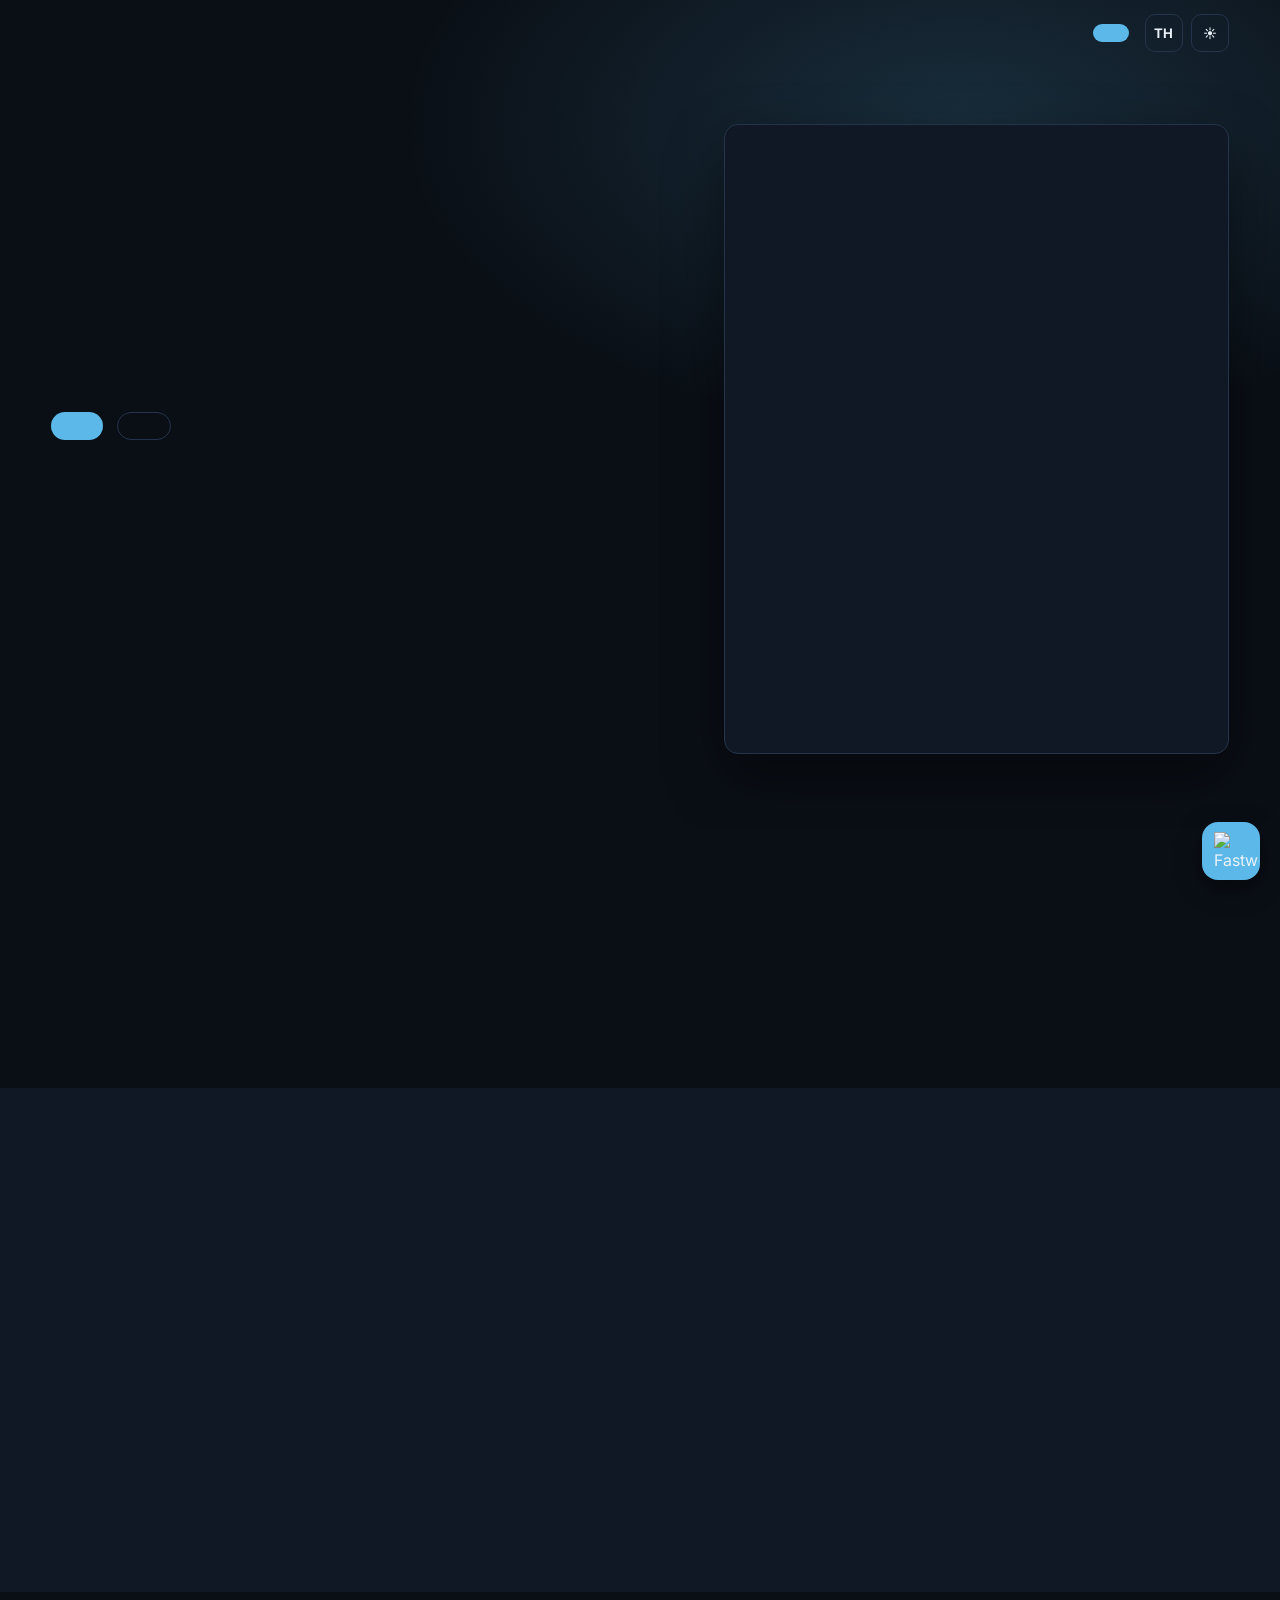
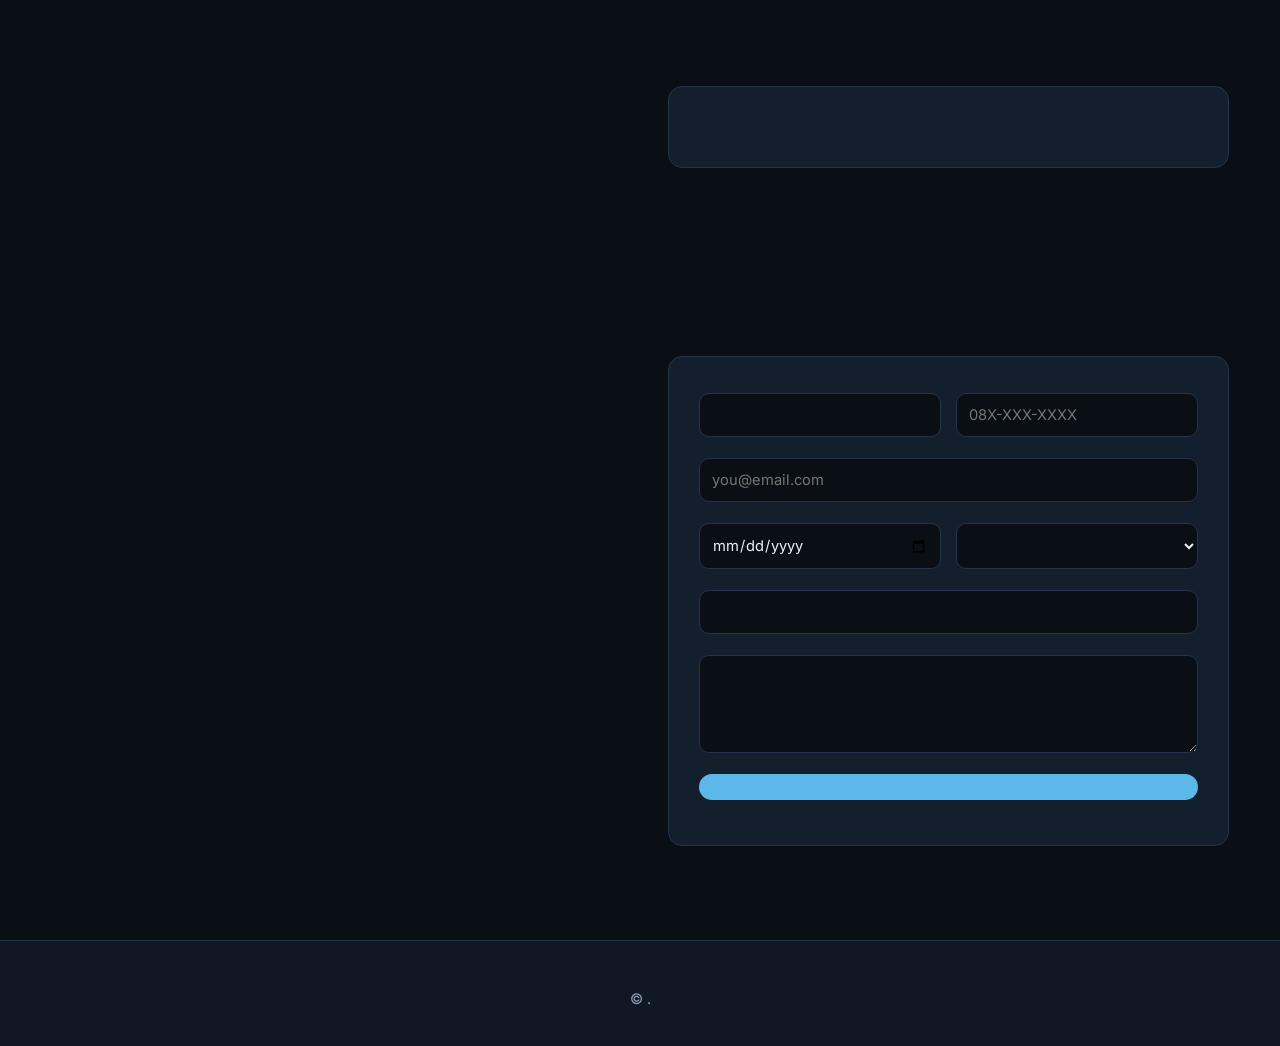
==== index.html @ cd6eae16 "Added File" ====
<!DOCTYPE html>
<html lang="en" data-theme="dark">
<head>
  <meta charset="UTF-8">
  <meta name="viewport" content="width=device-width, initial-scale=1.0">
  <title>JK.Music — Sound System Rental</title>
  <meta name="description" content="JK.music — complete sound system, lighting and crew packages for weddings, concerts and corporate events.">
  <link rel="icon" href="images/logo.png">
  <link rel="preconnect" href="https://fonts.googleapis.com">
  <link rel="preconnect" href="https://fonts.gstatic.com" crossorigin>
  <link href="https://fonts.googleapis.com/css2?family=Inter:wght@400;600;700;800&family=Noto+Sans+Thai:wght@400;600;700;800&display=swap" rel="stylesheet">
  <link rel="stylesheet" href="style.css">
</head>
<body>

<header id="nav">
  <div class="container nav-inner">
    <a href="#home" class="logo">
      <img id="logoImg" alt="" onerror="this.remove();document.getElementById('logoMark').style.display='block'">
      <span id="logoMark" class="dot" style="display:none"></span>
      <span id="logoName"></span>
    </a>

    <nav id="menu">
      <a href="#packages"  data-nav="packages"></a>
      <a href="#inventory" data-nav="inventory"></a>
      <a href="#portfolio" data-nav="portfolio"></a>
      <a href="#about"     data-nav="about"></a>
      <a href="#contact" class="btn-sm" data-nav="quote"></a>
    </nav>

    <div class="toggles">
      <button id="langBtn" class="tgl" aria-label="Switch language"><span id="langTxt">TH</span></button>
      <button id="themeBtn" class="tgl" aria-label="Switch theme"><span id="themeTxt">☀</span></button>
      <button id="burger" aria-label="Menu">☰</button>
    </div>
  </div>
</header>

<section id="home" class="hero">
  <div class="container hero-inner">
    <div class="hero-text">
      <p class="eyebrow" id="heroSub"></p>
      <h1 id="heroTitle"></h1>
      <p class="lead" id="heroTag"></p>
      <div class="hero-btns">
        <a href="#contact" class="btn" id="heroCta1"></a>
        <a href="#packages" class="btn ghost" id="heroCta2"></a>
      </div>
      <div class="stats" id="stats"></div>
    </div>

    <div class="hero-media">
      <div class="slides" id="slides"></div>
    </div>
  </div>
</section>

<section id="packages" class="section">
  <div class="container">
    <h2 class="title" data-ui="packages.title"></h2>
    <p class="sub" data-ui="packages.sub"></p>
    <div class="pkg-grid" id="packageGrid"></div>
    <p class="pkg-foot" data-ui="packages.foot"></p>
  </div>
</section>

<section id="inventory" class="section alt">
  <div class="container">
    <h2 class="title" data-ui="inventory.title"></h2>
    <p class="sub" data-ui="inventory.sub"></p>
    <div class="filters" id="invFilters"></div>
    <div class="grid" id="inventoryShowcaseGrid"></div>
    <div class="more" id="invMore"></div>
  </div>
</section>

<section id="portfolio" class="section alt">
  <div class="container">
    <h2 class="title" data-ui="portfolio.title"></h2>
    <p class="sub" data-ui="portfolio.sub"></p>
    <div class="grid" id="portfolioGrid"></div>
  </div>
</section>

<section id="about" class="section">
  <div class="container about">
    <div>
      <h2 class="title left" data-ui="about.title"></h2>
      <ul class="checks" id="aboutPoints"></ul>
    </div>
    <div class="about-card">
      <h3 data-ui="about.howTitle"></h3>
      <ol class="steps" id="aboutSteps"></ol>
    </div>
  </div>
</section>

<section id="contact" class="section">
  <div class="container contact">
    <div>
      <h2 class="title left" data-ui="contact.title"></h2>
      <p class="sub left" data-ui="contact.sub"></p>
      <ul class="info" id="contactInfo"></ul>
      <div class="socials" id="socials"></div>
    </div>

    <form id="quoteForm" class="form" method="POST">
      <input type="hidden" name="_subject" value="New enquiry from JK.music website">
      <input type="hidden" name="_captcha" value="false">
      <input type="hidden" name="_template" value="table">
      <div class="row">
        <label><span data-ui="contact.name"></span><input name="name" id="fName" required></label>
        <label><span data-ui="contact.phone"></span><input name="phone" required placeholder="08X-XXX-XXXX"></label>
      </div>
      <label><span data-ui="contact.email"></span><input type="email" name="email" placeholder="you@email.com"></label>
      <div class="row">
        <label><span data-ui="contact.date"></span><input type="date" name="date"></label>
        <label><span data-ui="contact.pkg"></span><select name="package" id="pkgSelect"></select></label>
      </div>
      <label><span data-ui="contact.venue"></span><input name="venue" id="fVenue"></label>
      <label><span data-ui="contact.details"></span><textarea name="message" id="fMsg" rows="4"></textarea></label>
      <button class="btn full" type="submit" data-ui="contact.send"></button>
      <p class="note" data-ui="contact.note"></p>
    </form>
  </div>
</section>

<footer>
  <div class="container foot">
    <p id="footName"></p>
    <p id="footAddr"></p>
    <p class="tiny">© <span id="year"></span> <span id="footName2"></span>. <span data-ui="footer.rights"></span></p>
  </div>
</footer>

<div id="lightbox" class="lightbox">
  <span class="close">&times;</span>
  <img id="lbImg" alt="">
  <p id="lbCap"></p>
</div>

<a id="fwFloat" class="fw-float" target="_blank" rel="noopener" aria-label="Hire us on Fastwork">
  <img id="fwIcon" alt="Fastwork" onerror="this.replaceWith(Object.assign(document.createElement('span'),{className:'fw-txt',textContent:'FW'}))">
</a>

<script src="data.js"></script>
<script src="app.js"></script>
</body>
</html>
---- style.css ----
/* ============ BRAND PALETTE ============
   Brown  #A5764B   Navy #101A2B
   Black  #0A0C10   White #FFFFFF
======================================== */
:root{
  --bg:#0A0F16; --bg2:#0F1824; --card:#141F2E; --line:#25344A;
  --txt:#EAF2F9; --mut:#94A6BC;
  --acc:#5BB8E8;
  --acc2:#8AD0F5;
  --accTxt:#08131C;
  --shadow:rgba(0,0,0,.45);
  --heroGlow:rgba(91,184,232,.18);
  --r:14px;
}
[data-theme="light"]{
  --bg:#FFFFFF; --bg2:#F2F7FB; --card:#FFFFFF; --line:#D9E6F0;
  --txt:#0F1E2E; --mut:#54687E;
  --acc:#1B87C9;
  --acc2:#0F6DA6;
  --accTxt:#FFFFFF;
  --shadow:rgba(15,30,46,.12);
  --heroGlow:rgba(27,135,201,.12);
  --r:14px;
}

*{margin:0;padding:0;box-sizing:border-box}
html{scroll-behavior:smooth;scroll-padding-top:80px}
body{font-family:Inter,system-ui,sans-serif;background:var(--bg);color:var(--txt);
line-height:1.6;transition:background .3s,color .3s}
body.th{font-family:"Noto Sans Thai",Inter,sans-serif;line-height:1.75}
img{max-width:100%;display:block}
a{color:inherit;text-decoration:none}
.container{width:min(1180px,92%);margin:0 auto}

/* ---- nav ---- */
#nav{position:fixed;inset:0 0 auto;z-index:50;transition:.3s}
#nav.solid{background:color-mix(in srgb,var(--bg) 92%,transparent);
backdrop-filter:blur(12px);border-bottom:1px solid var(--line)}
.nav-inner{display:flex;align-items:center;justify-content:space-between;gap:16px;padding:14px 0}
.logo{font-weight:800;font-size:1.15rem;display:flex;align-items:center;gap:10px;letter-spacing:-.4px}
.logo img{height:36px;width:auto;object-fit:contain}
.dot{width:11px;height:11px;border-radius:50%;background:var(--acc);box-shadow:0 0 14px var(--acc)}
#menu{display:flex;align-items:center;gap:24px;font-size:.93rem;margin-left:auto}
#menu a:hover{color:var(--acc)}
.toggles{display:flex;align-items:center;gap:8px}
.tgl{width:38px;height:38px;border-radius:10px;background:transparent;border:1px solid var(--line);
color:var(--txt);cursor:pointer;font-size:.82rem;font-weight:700;font-family:inherit;transition:.2s}
.tgl:hover{border-color:var(--acc);color:var(--acc)}
#burger{display:none;background:none;border:0;color:var(--txt);font-size:1.5rem;cursor:pointer;padding:0 4px}

/* ---- buttons ---- */
.btn{display:inline-block;background:var(--acc);color:var(--accTxt);font-weight:700;padding:13px 26px;
border-radius:var(--r);border:0;cursor:pointer;font-size:.95rem;transition:.2s;text-align:center;font-family:inherit}
.btn:hover{background:var(--acc2);transform:translateY(-2px)}
.btn.ghost{background:transparent;color:var(--txt);border:1px solid var(--line)}
.btn.ghost:hover{border-color:var(--acc);color:var(--acc);background:transparent}
.btn.sm,.btn-sm{padding:9px 18px;font-size:.85rem}
.btn-sm{background:var(--acc);color:var(--accTxt);font-weight:700;border-radius:10px;transition:.2s}
.btn-sm:hover{background:var(--acc2)}
.btn.full{width:100%}

/* ---- hero ---- */
.hero{min-height:92vh;display:flex;align-items:center;position:relative;overflow:hidden;
background:radial-gradient(900px 500px at 75% 15%,var(--heroGlow),transparent 62%),var(--bg)}
.hero-inner{padding:120px 0 70px;display:grid;grid-template-columns:1.1fr .9fr;gap:56px;align-items:center}
.eyebrow{color:var(--acc);letter-spacing:3px;font-size:.78rem;font-weight:700;margin-bottom:14px}
h1{font-size:clamp(2.1rem,5.6vw,4rem);line-height:1.08;font-weight:800;letter-spacing:-1.4px}
.lead{color:var(--mut);font-size:1.08rem;margin:18px 0 34px;max-width:50ch}
.hero-btns{display:flex;gap:14px;flex-wrap:wrap}
.stats{display:flex;gap:46px;margin-top:60px;flex-wrap:wrap}
.stat b{display:block;font-size:2rem;color:var(--acc);line-height:1}
.stat span{color:var(--mut);font-size:.85rem}

.hero-media{position:relative;aspect-ratio:4/5;border-radius:var(--r);overflow:hidden;
border:1px solid var(--line);box-shadow:0 24px 60px var(--shadow);background:var(--bg2)}

/* ---- sections ---- */
.section{padding:94px 0}
.section.alt{background:var(--bg2)}
.title{font-size:clamp(1.75rem,3.8vw,2.5rem);font-weight:800;letter-spacing:-.8px;text-align:center}
.title.left{text-align:left}
.sub{color:var(--mut);text-align:center;margin:12px auto 38px;max-width:58ch}
.sub.left{text-align:left;margin-left:0}

/* ---- packages ---- */
.pkg-grid{display:grid;gap:24px;grid-template-columns:repeat(auto-fit,minmax(280px,1fr));align-items:stretch}
.pkg{background:var(--card);border:1px solid var(--line);border-radius:var(--r);
overflow:hidden;position:relative;transition:.25s;display:flex;flex-direction:column}
.pkg:hover{transform:translateY(-6px);box-shadow:0 18px 44px var(--shadow)}
.pkg.featured{border-color:var(--acc);box-shadow:0 0 0 1px var(--acc),0 18px 44px var(--shadow)}
.badge{position:absolute;top:14px;right:14px;z-index:2;background:var(--acc);color:var(--accTxt);
font-size:.7rem;font-weight:800;padding:5px 12px;border-radius:99px;letter-spacing:.4px}
.pkg-thumb{aspect-ratio:16/10;overflow:hidden;cursor:zoom-in;background:var(--bg2)}
.pkg-thumb img{width:100%;height:100%;object-fit:cover;transition:.4s}
.pkg:hover .pkg-thumb img{transform:scale(1.06)}
.pkg-body{padding:24px;display:flex;flex-direction:column;flex:1}
.pkg-body h3{font-size:1.35rem;font-weight:800;letter-spacing:-.4px}
.pkg-for{color:var(--mut);font-size:.84rem;margin-top:4px}
.pkg-price{margin:16px 0;padding-bottom:16px;border-bottom:1px solid var(--line)}
.pkg-price b{font-size:1.85rem;color:var(--acc);display:block;line-height:1.15}
.pkg-price span{font-size:.78rem;color:var(--mut)}
.pkg-list{list-style:none;margin-bottom:16px}
.pkg-list li{position:relative;padding:7px 0 7px 24px;font-size:.87rem;color:var(--mut)}
.pkg-list li::before{content:"✓";position:absolute;left:0;color:var(--acc);font-weight:800}
.pkg-best{font-size:.8rem;color:var(--mut);background:var(--bg);border:1px solid var(--line);
border-radius:10px;padding:11px 13px;margin-bottom:18px}
.pkg-best b{color:var(--txt)}
.pkg-body .btn{margin-top:auto}
.pkg-foot{text-align:center;color:var(--mut);font-size:.85rem;margin:34px auto 0;max-width:62ch}

/* ---- filters ---- */
.filters{display:flex;gap:10px;justify-content:center;flex-wrap:wrap;margin-bottom:38px}
.chip{background:transparent;border:1px solid var(--line);color:var(--mut);padding:9px 20px;
border-radius:99px;cursor:pointer;font-size:.88rem;transition:.2s;font-family:inherit}
.chip:hover{color:var(--txt);border-color:var(--acc)}
.chip.on{background:var(--acc);color:var(--accTxt);border-color:var(--acc);font-weight:700}

/* ---- cards ---- */
.grid{display:grid;gap:24px;grid-template-columns:repeat(auto-fill,minmax(300px,1fr))}
.card{background:var(--card);border:1px solid var(--line);border-radius:var(--r);overflow:hidden;transition:.25s}
.card:hover{transform:translateY(-5px);border-color:var(--acc);box-shadow:0 16px 40px var(--shadow)}
.thumb{position:relative;aspect-ratio:4/3;overflow:hidden;cursor:zoom-in;background:var(--bg2)}
.thumb img{width:100%;height:100%;object-fit:cover;transition:.4s}
.card:hover .thumb img{transform:scale(1.06)}
.ph{width:100%;height:100%;display:grid;place-items:center;font-size:2.6rem;opacity:.25}
.tag{position:absolute;top:12px;left:12px;background:color-mix(in srgb,var(--bg) 85%,transparent);
color:var(--acc);padding:5px 12px;border-radius:99px;font-size:.72rem;font-weight:700}
.tag.flat{position:static;display:inline-block;background:color-mix(in srgb,var(--acc) 14%,transparent);margin-bottom:8px}
.body{padding:20px}
.body h3{font-size:1.06rem;font-weight:700}
.price{color:var(--acc);font-weight:700;margin:6px 0 10px}
.desc,.meta{color:var(--mut);font-size:.88rem}
.specs{list-style:none;margin:14px 0;display:flex;flex-wrap:wrap;gap:7px}
.specs li{font-size:.74rem;background:var(--bg2);border:1px solid var(--line);
padding:4px 10px;border-radius:6px;color:var(--mut)}
.work{cursor:zoom-in}
.tags{display:flex;flex-wrap:wrap;gap:7px;margin-top:12px}
.tags span{font-size:.72rem;color:var(--acc);background:color-mix(in srgb,var(--acc) 12%,transparent);
padding:4px 10px;border-radius:6px}

/* ---- about ---- */
.about,.contact{display:grid;grid-template-columns:1fr 1fr;gap:56px;align-items:start}
.checks{list-style:none;margin-top:8px}
.checks li{padding:11px 0 11px 32px;position:relative;border-bottom:1px solid var(--line);color:var(--mut)}
.checks li::before{content:"✓";position:absolute;left:0;color:var(--acc);font-weight:800}
.about-card{background:var(--card);border:1px solid var(--line);border-radius:var(--r);padding:32px}
.about-card h3{margin-bottom:16px;font-size:1.2rem}
.steps{padding-left:20px;color:var(--mut)}
.steps li{margin-bottom:14px}
.steps b{color:var(--txt)}

/* ---- contact ---- */
.info{list-style:none;margin:22px 0}
.info li{padding:9px 0;color:var(--mut)}
.info a:hover{color:var(--acc)}
.socials{display:flex;gap:10px;flex-wrap:wrap}
.form{background:var(--card);border:1px solid var(--line);border-radius:var(--r);padding:30px;display:grid;gap:15px}
.form .row{display:grid;grid-template-columns:1fr 1fr;gap:15px}
label{display:block;font-size:.82rem;color:var(--mut);font-weight:600}
input,select,textarea{width:100%;margin-top:6px;background:var(--bg);border:1px solid var(--line);
border-radius:10px;padding:12px;color:var(--txt);font-family:inherit;font-size:.92rem}
input:focus,select:focus,textarea:focus{outline:none;border-color:var(--acc)}
textarea{resize:vertical}
.note{font-size:.78rem;color:var(--mut);text-align:center}

/* ---- lightbox + float ---- */
.lightbox{position:fixed;inset:0;background:rgba(0,0,0,.94);display:none;place-items:center;z-index:100;padding:24px}
.lightbox.open{display:grid}
.lightbox img{max-width:92vw;max-height:82vh;object-fit:contain;border-radius:10px}
#lbCap{text-align:center;color:#B9C2CE;margin-top:14px}
.close{position:absolute;top:18px;right:28px;font-size:2.4rem;cursor:pointer;color:#fff;line-height:1}
.wa-float{position:fixed;right:20px;bottom:20px;width:56px;height:56px;border-radius:50%;
background:#25D366;display:grid;place-items:center;font-size:1.5rem;z-index:60;
box-shadow:0 8px 24px var(--shadow);transition:.2s}
.wa-float:hover{transform:scale(1.1)}

/* ---- footer ---- */
footer{background:var(--bg2);border-top:1px solid var(--line);padding:36px 0;text-align:center}
.foot p{color:var(--mut);font-size:.9rem}
#footName{color:var(--txt);font-weight:700}
.tiny{font-size:.78rem;margin-top:10px}

/* ---- mobile ---- */
@media(max-width:900px){
  #menu{position:absolute;top:100%;left:0;right:0;background:var(--bg2);flex-direction:column;
  padding:20px;gap:16px;border-bottom:1px solid var(--line);display:none;margin-left:0}
  #menu.open{display:flex}
  #burger{display:block}
  .about,.contact{grid-template-columns:1fr;gap:32px}
  .hero-inner{grid-template-columns:1fr;gap:36px}
  .hero-media{aspect-ratio:16/10;order:-1}
  .form .row{grid-template-columns:1fr}
  .stats{gap:28px}
  .section{padding:64px 0}
  .hero{min-height:auto}
}

/* ---- hero slideshow ---- */
.slides{position:absolute;inset:0}
.slides .slide{position:absolute;inset:0;background-size:cover;background-position:center;
opacity:0;transition:opacity 1.4s ease-in-out;transform:scale(1.04)}
.slides .slide.on{opacity:1;animation:kb 7s ease-out forwards}
@keyframes kb{from{transform:scale(1.04)}to{transform:scale(1.1)}}

/* ---- fastwork float ---- */
.fw-float{position:fixed;right:20px;bottom:20px;width:58px;height:58px;border-radius:16px;
background:var(--acc);display:grid;place-items:center;z-index:60;overflow:hidden;
box-shadow:0 8px 26px var(--shadow);transition:.22s}
.fw-float:hover{transform:translateY(-3px) scale(1.06);background:var(--acc2)}
.fw-float img{width:64%;height:64%;object-fit:contain}
.fw-txt{color:var(--accTxt);font-weight:800;font-size:1.05rem;letter-spacing:-.5px}

/* ---- compact inventory showcase ---- */
#inventoryShowcaseGrid{grid-template-columns:repeat(4,1fr);gap:16px}
#inventoryShowcaseGrid .thumb{aspect-ratio:16/11}
#inventoryShowcaseGrid .tag{top:8px;left:8px;padding:3px 9px;font-size:.66rem}
#inventoryShowcaseGrid .body{padding:12px 14px}
#inventoryShowcaseGrid .body h3{font-size:.92rem;line-height:1.3}
#inventoryShowcaseGrid .desc{font-size:.78rem;margin-top:4px;display:-webkit-box;
-webkit-line-clamp:2;-webkit-box-orient:vertical;overflow:hidden}
#invFilters{margin-bottom:26px}
.more{text-align:center;margin-top:26px}
@media(max-width:900px){
  #inventoryShowcaseGrid{grid-template-columns:repeat(3,1fr)}
}
@media(max-width:600px){
  #inventoryShowcaseGrid{grid-template-columns:repeat(2,1fr);gap:10px}
  #inventoryShowcaseGrid .body{padding:10px}
}
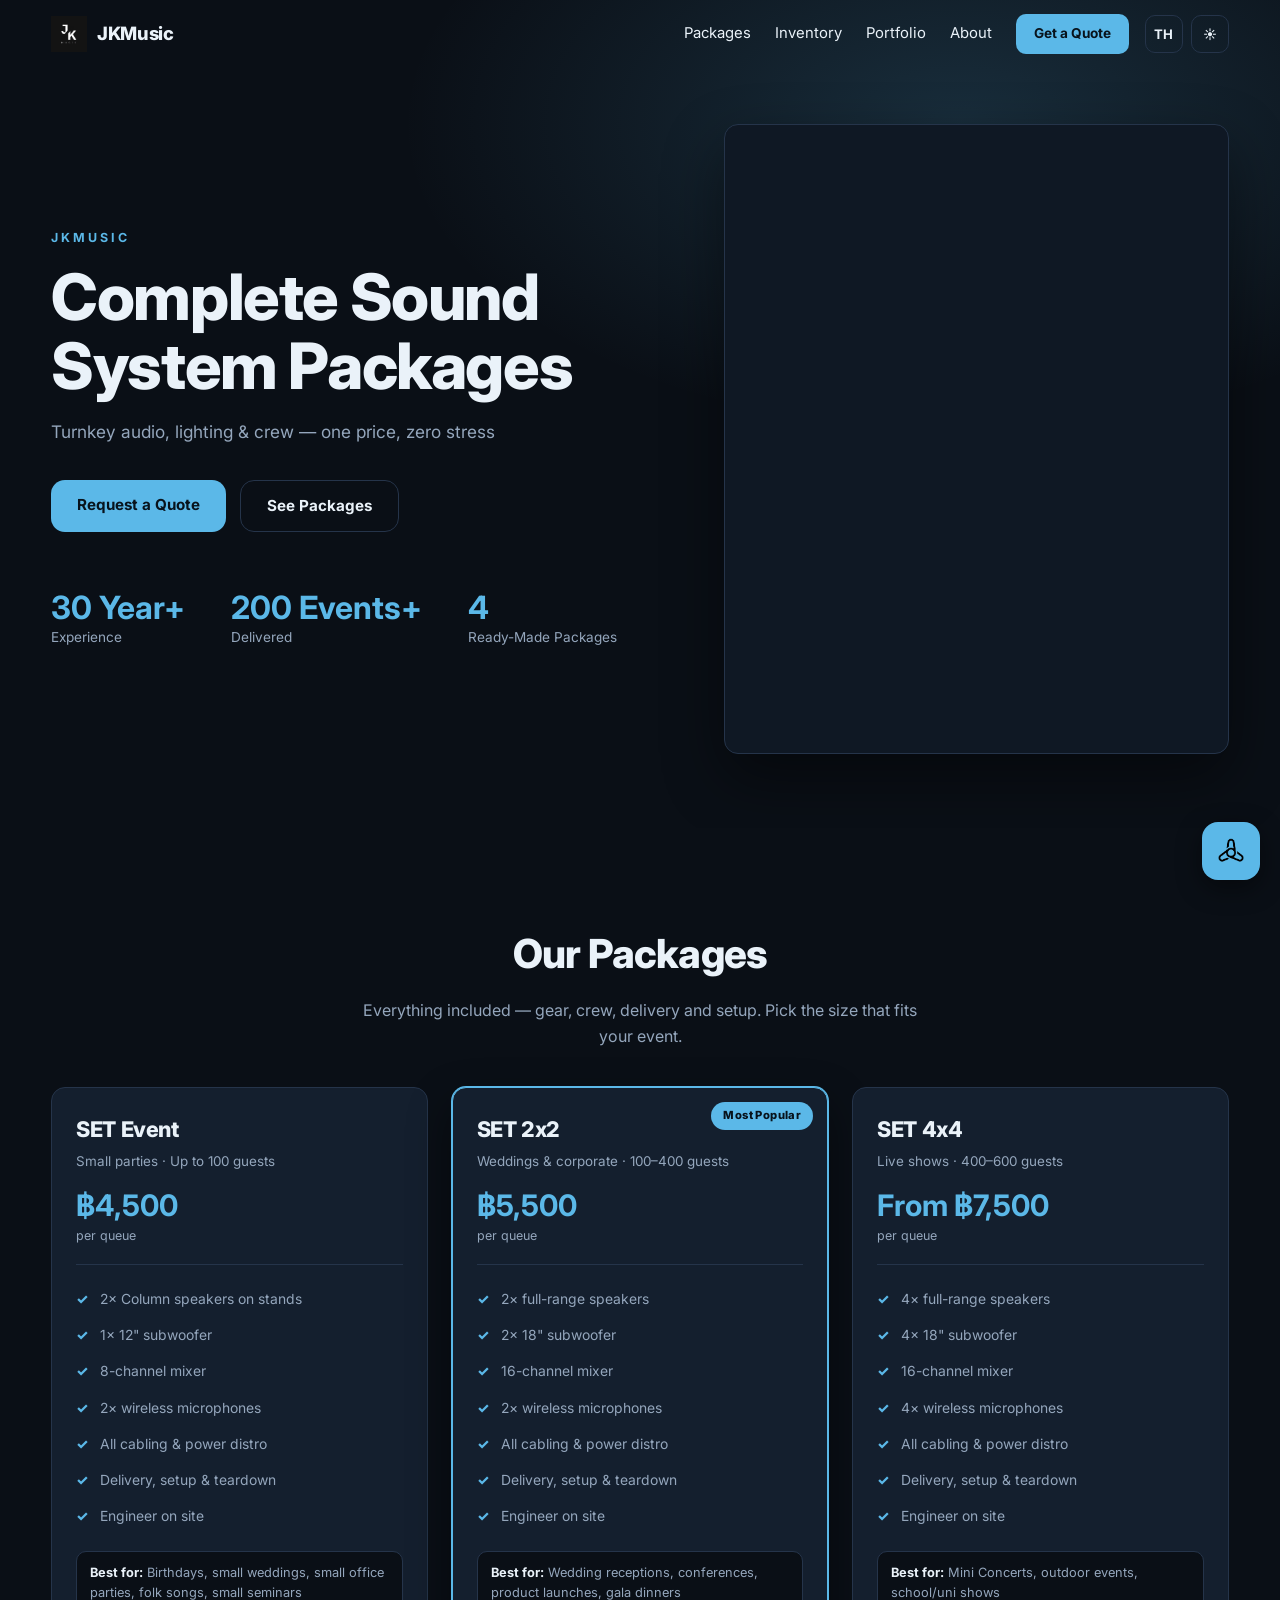
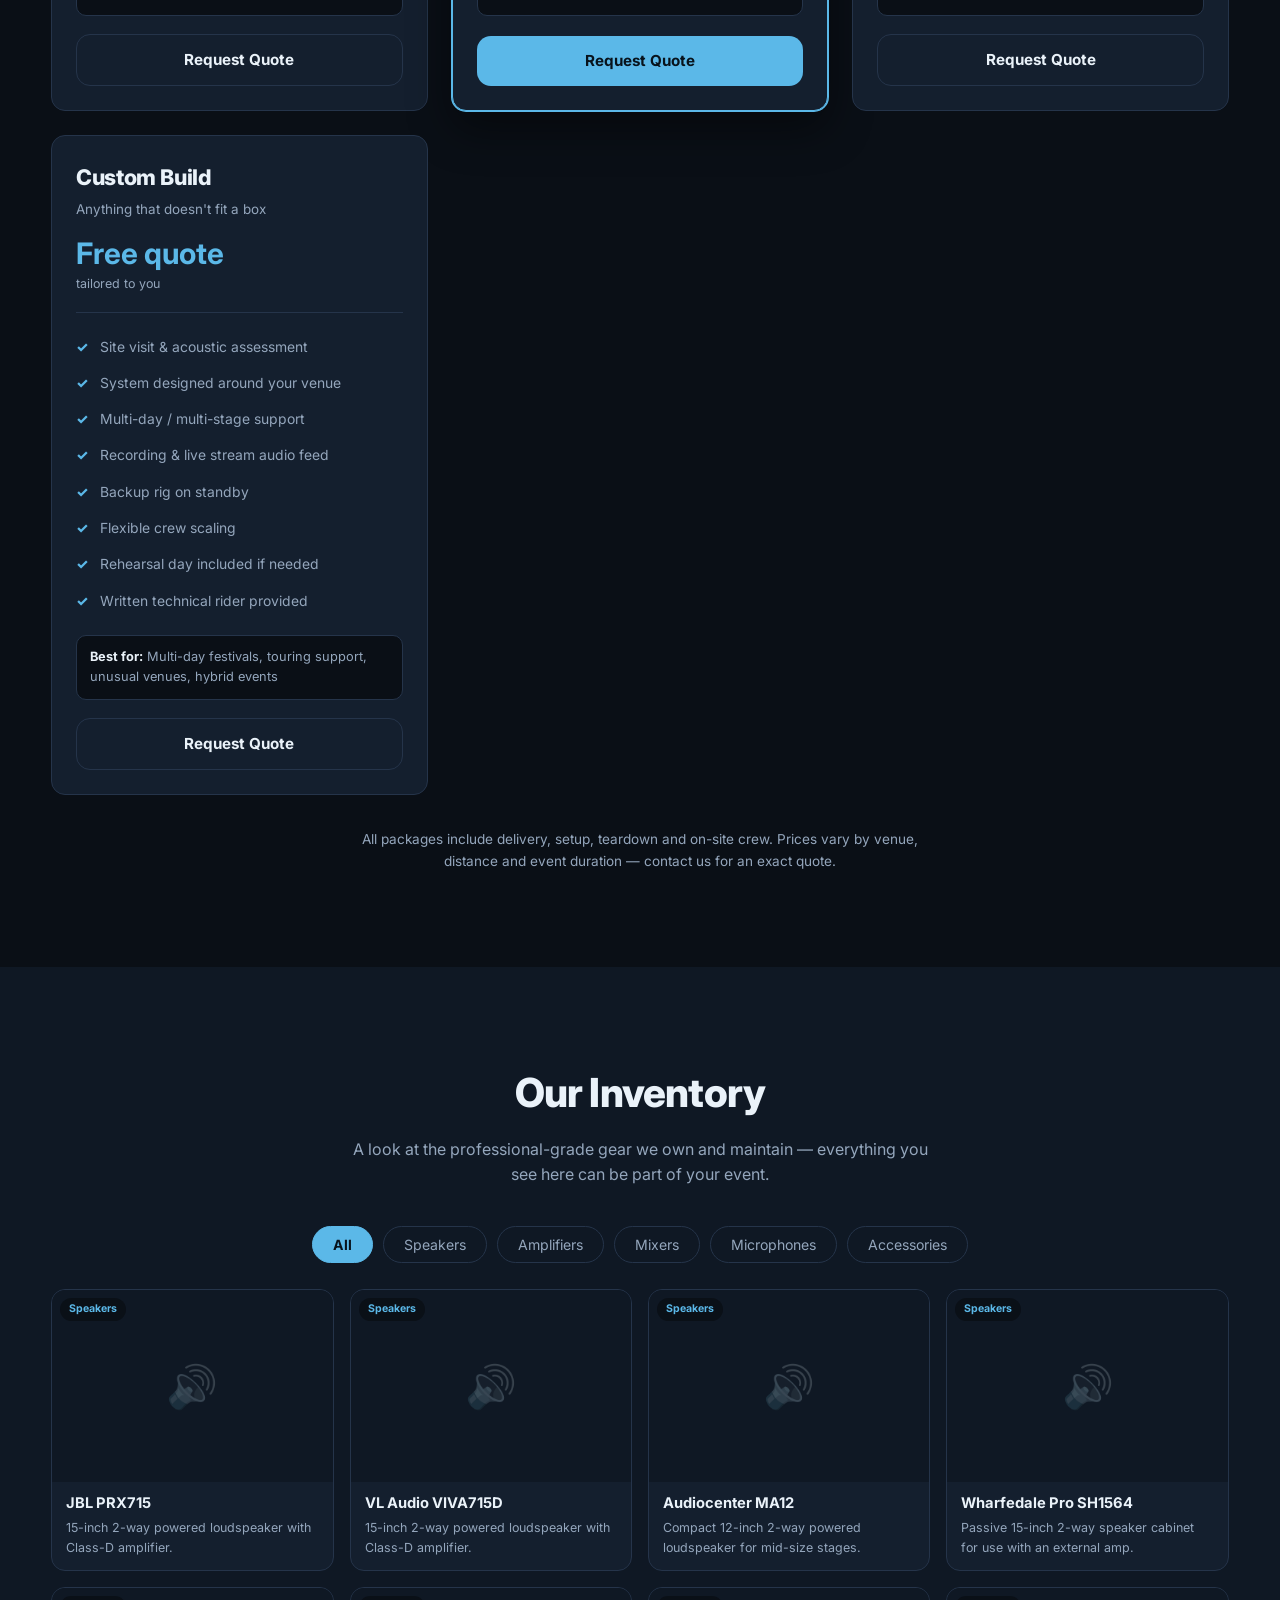
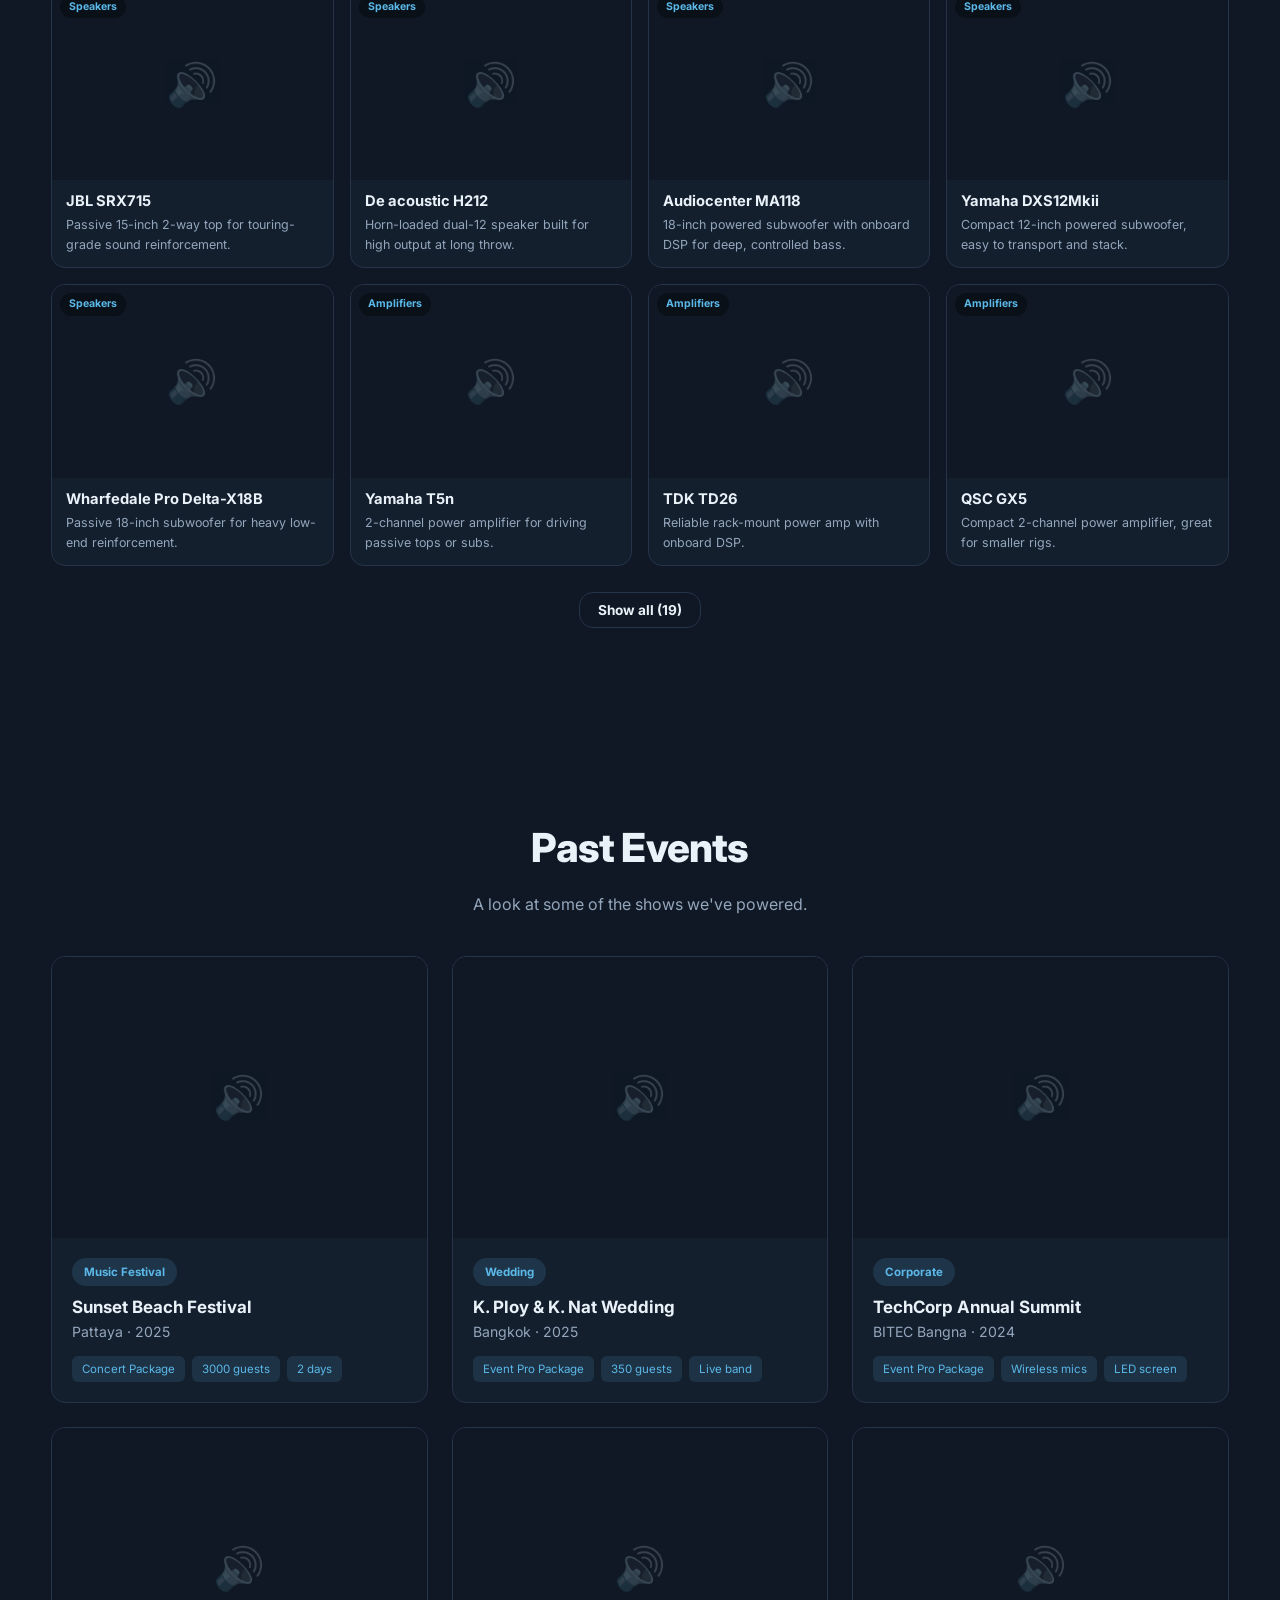
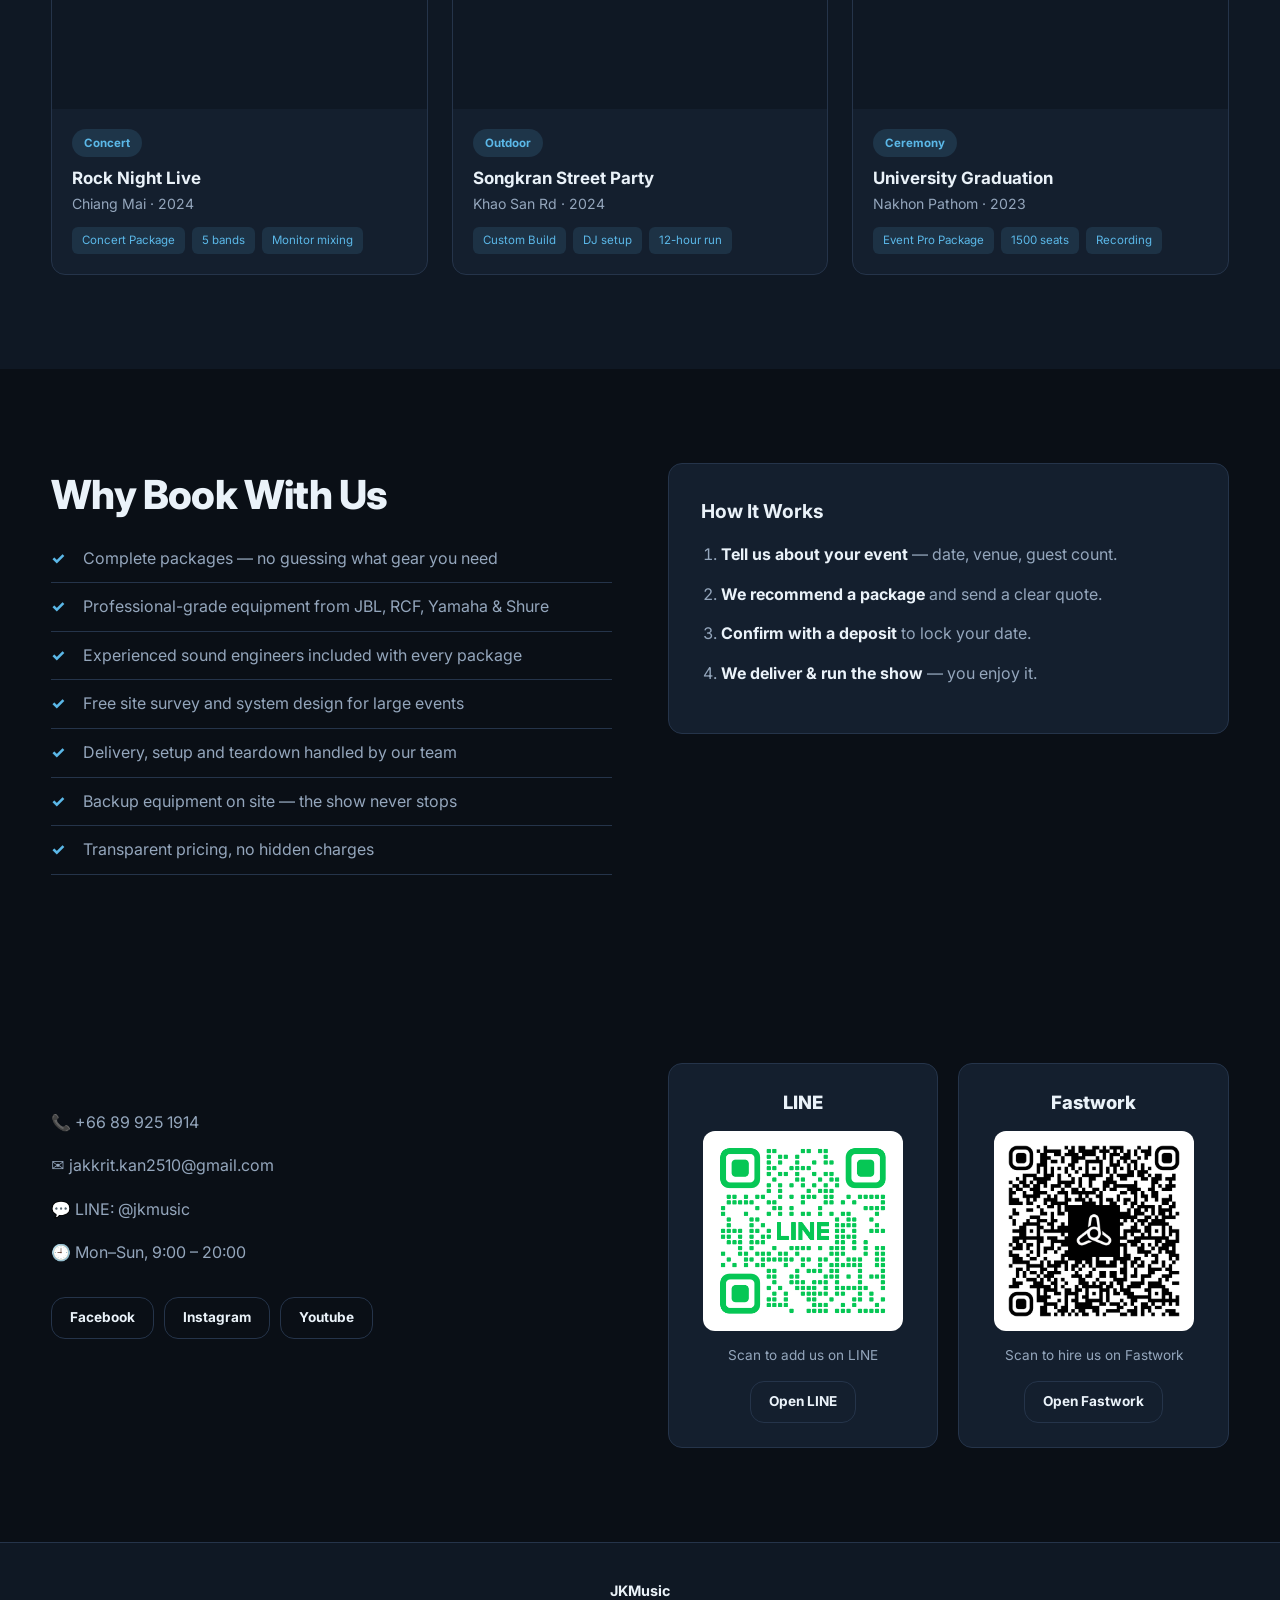
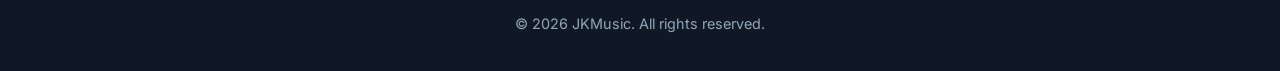
==== commit 7fef3142: "update feature" ====
--- a/index.html
+++ b/index.html
@@ -105,24 +105,7 @@
       <div class="socials" id="socials"></div>
     </div>
 
-    <form id="quoteForm" class="form" method="POST">
-      <input type="hidden" name="_subject" value="New enquiry from JK.music website">
-      <input type="hidden" name="_captcha" value="false">
-      <input type="hidden" name="_template" value="table">
-      <div class="row">
-        <label><span data-ui="contact.name"></span><input name="name" id="fName" required></label>
-        <label><span data-ui="contact.phone"></span><input name="phone" required placeholder="08X-XXX-XXXX"></label>
-      </div>
-      <label><span data-ui="contact.email"></span><input type="email" name="email" placeholder="you@email.com"></label>
-      <div class="row">
-        <label><span data-ui="contact.date"></span><input type="date" name="date"></label>
-        <label><span data-ui="contact.pkg"></span><select name="package" id="pkgSelect"></select></label>
-      </div>
-      <label><span data-ui="contact.venue"></span><input name="venue" id="fVenue"></label>
-      <label><span data-ui="contact.details"></span><textarea name="message" id="fMsg" rows="4"></textarea></label>
-      <button class="btn full" type="submit" data-ui="contact.send"></button>
-      <p class="note" data-ui="contact.note"></p>
-    </form>
+    <div class="qr-grid" id="qrBox"></div>
   </div>
 </section>
 
--- a/style.css
+++ b/style.css
@@ -226,4 +226,15 @@
 @media(max-width:600px){
   #inventoryShowcaseGrid{grid-template-columns:repeat(2,1fr);gap:10px}
   #inventoryShowcaseGrid .body{padding:10px}
-}+}
+
+/* ---- QR contact cards ---- */
+.qr-grid{display:grid;grid-template-columns:1fr 1fr;gap:20px}
+.qr-card{background:var(--card);border:1px solid var(--line);border-radius:var(--r);
+padding:24px;text-align:center;display:flex;flex-direction:column;align-items:center;gap:14px}
+.qr-card h3{font-size:1.15rem;font-weight:800}
+.qr-card img,.qr-card .ph{width:100%;max-width:200px;aspect-ratio:1;background:#fff;
+border-radius:12px;padding:8px;object-fit:contain}
+.qr-card .ph{font-size:.7rem;color:#555;opacity:1}
+.qr-card p{color:var(--mut);font-size:.85rem}
+@media(max-width:600px){.qr-grid{grid-template-columns:1fr}}
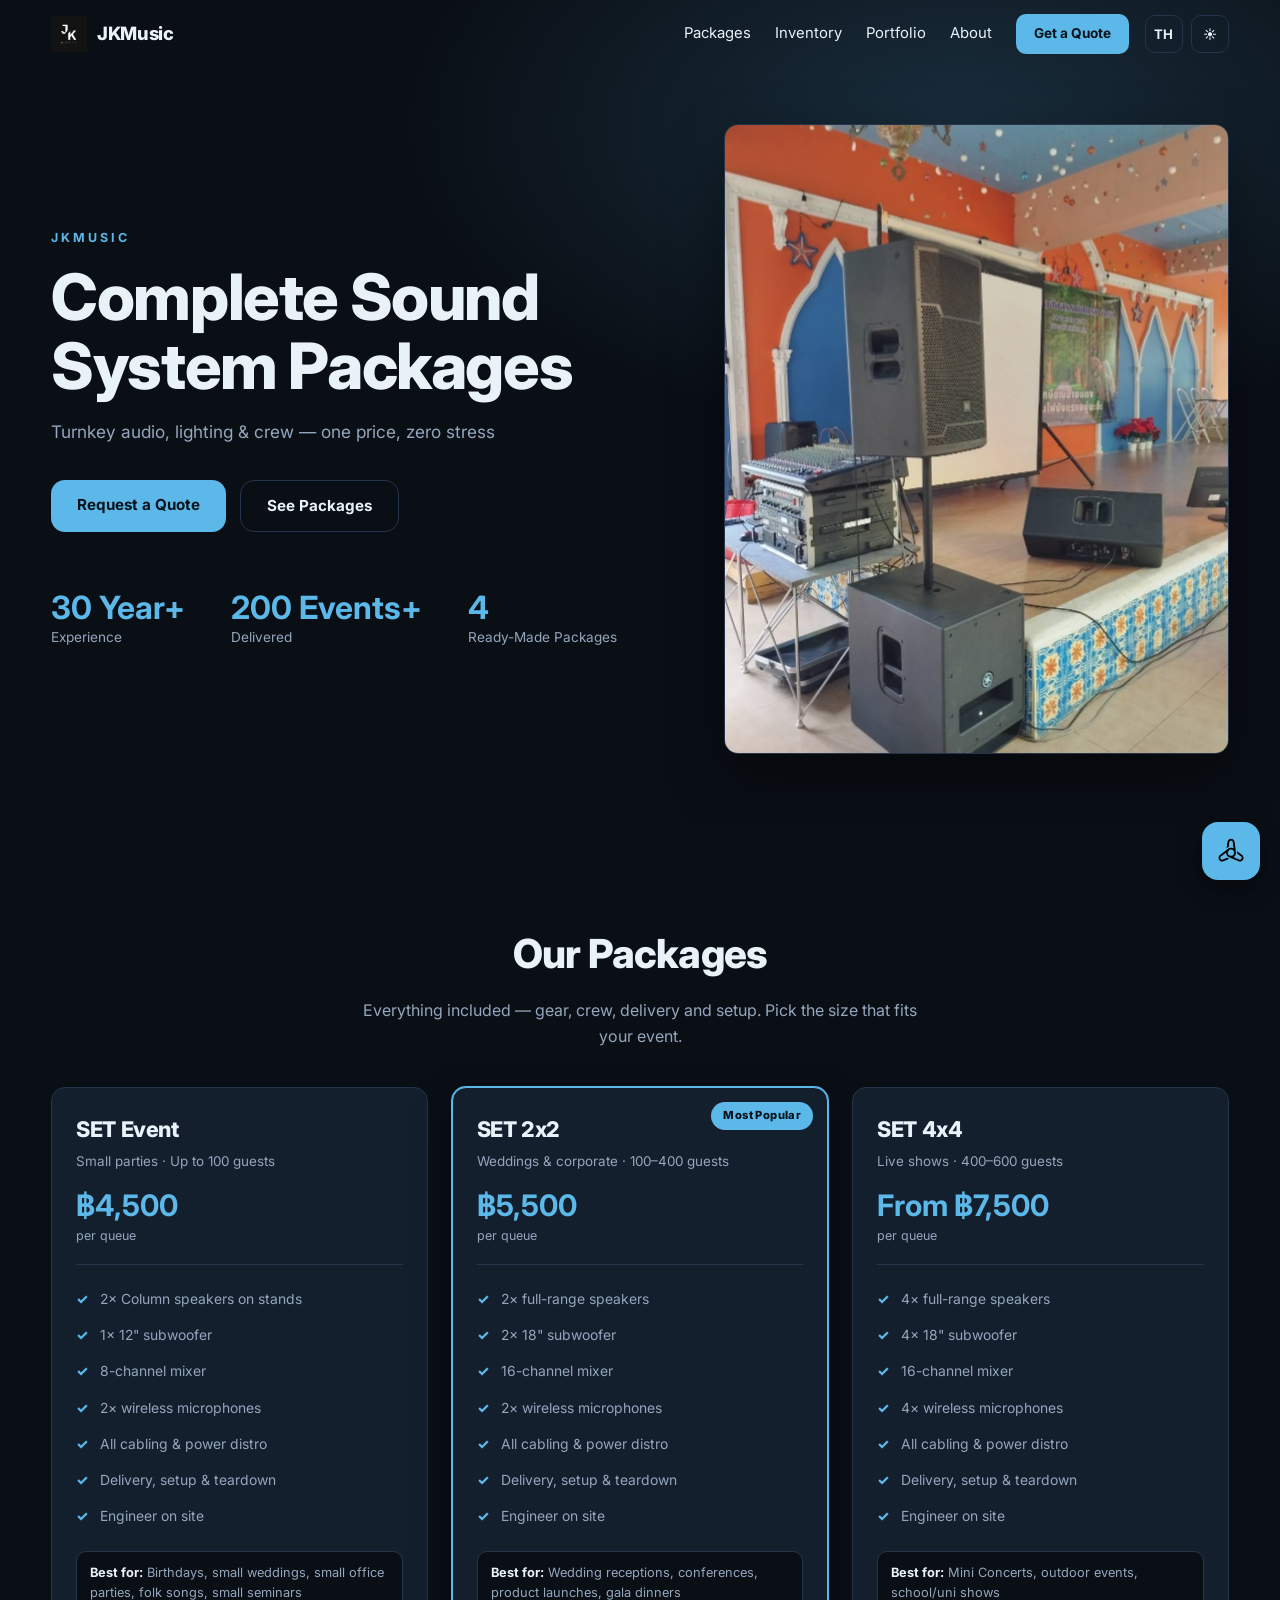
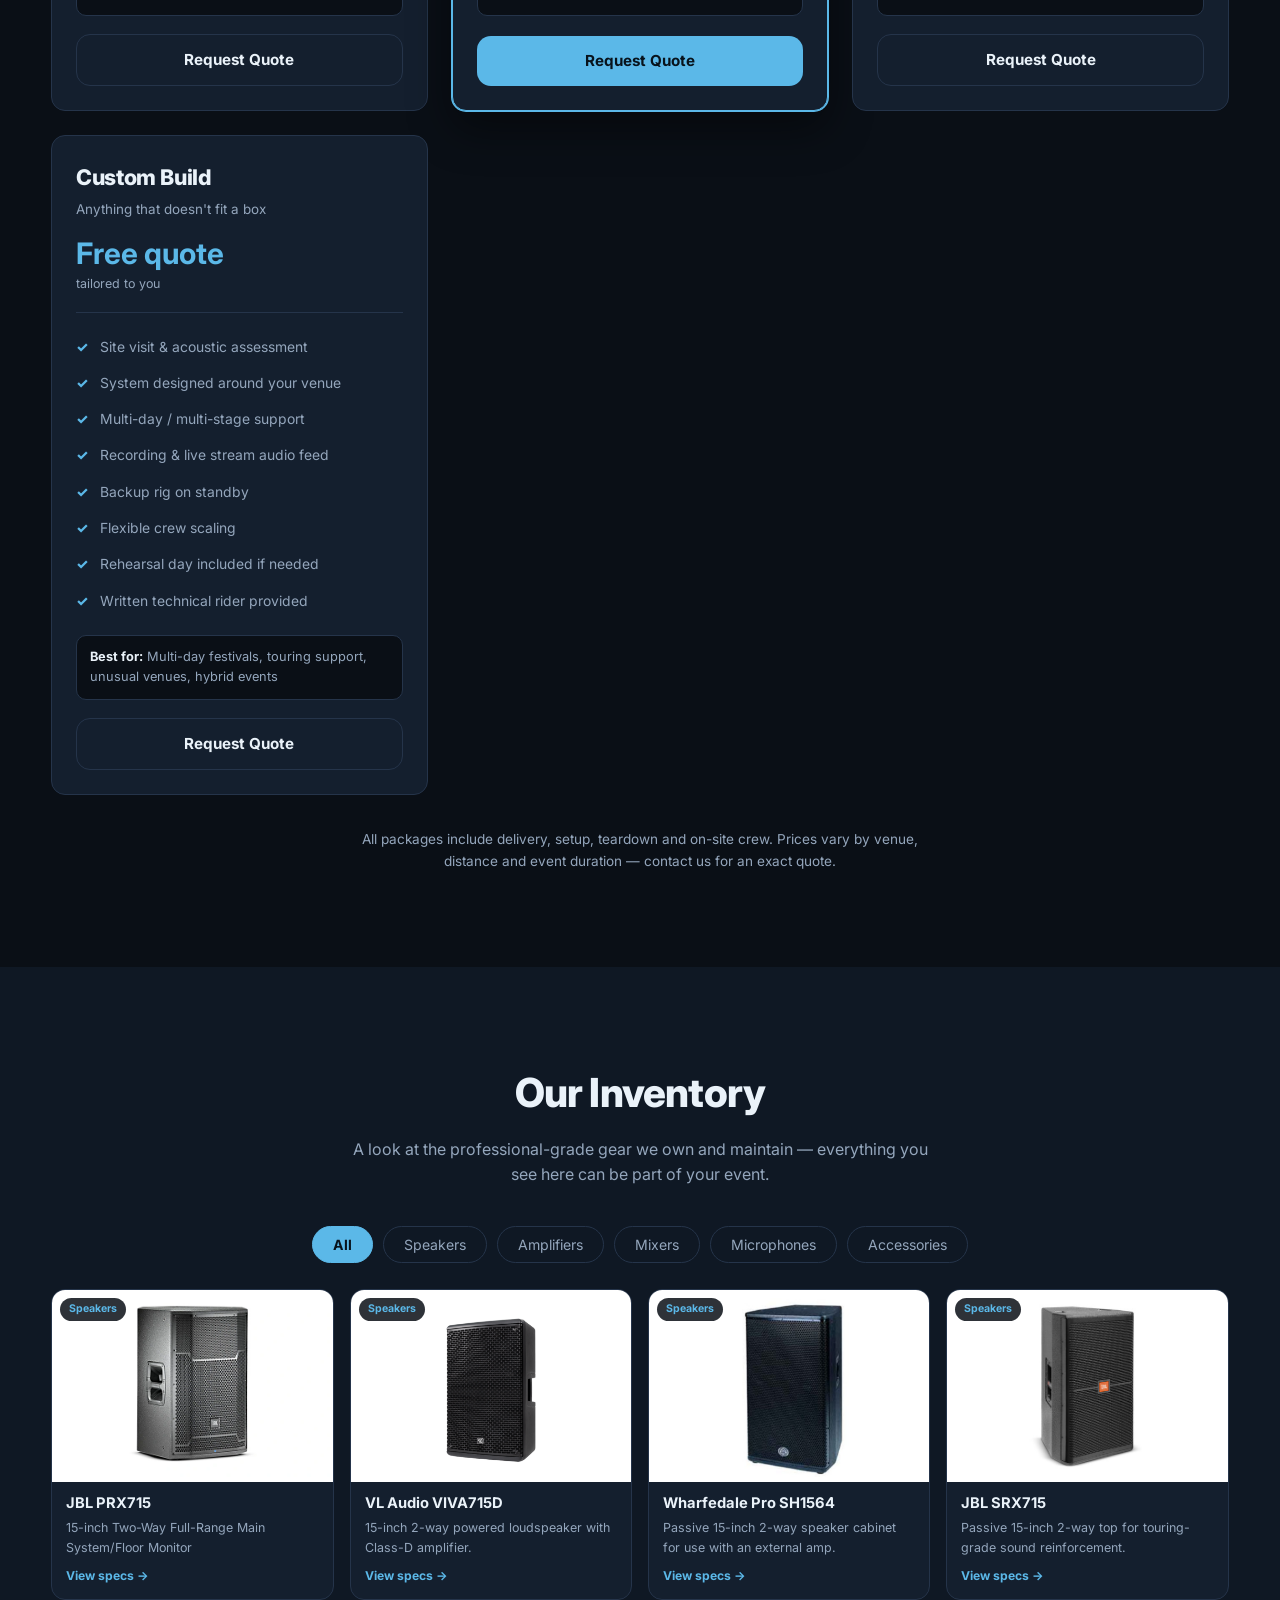
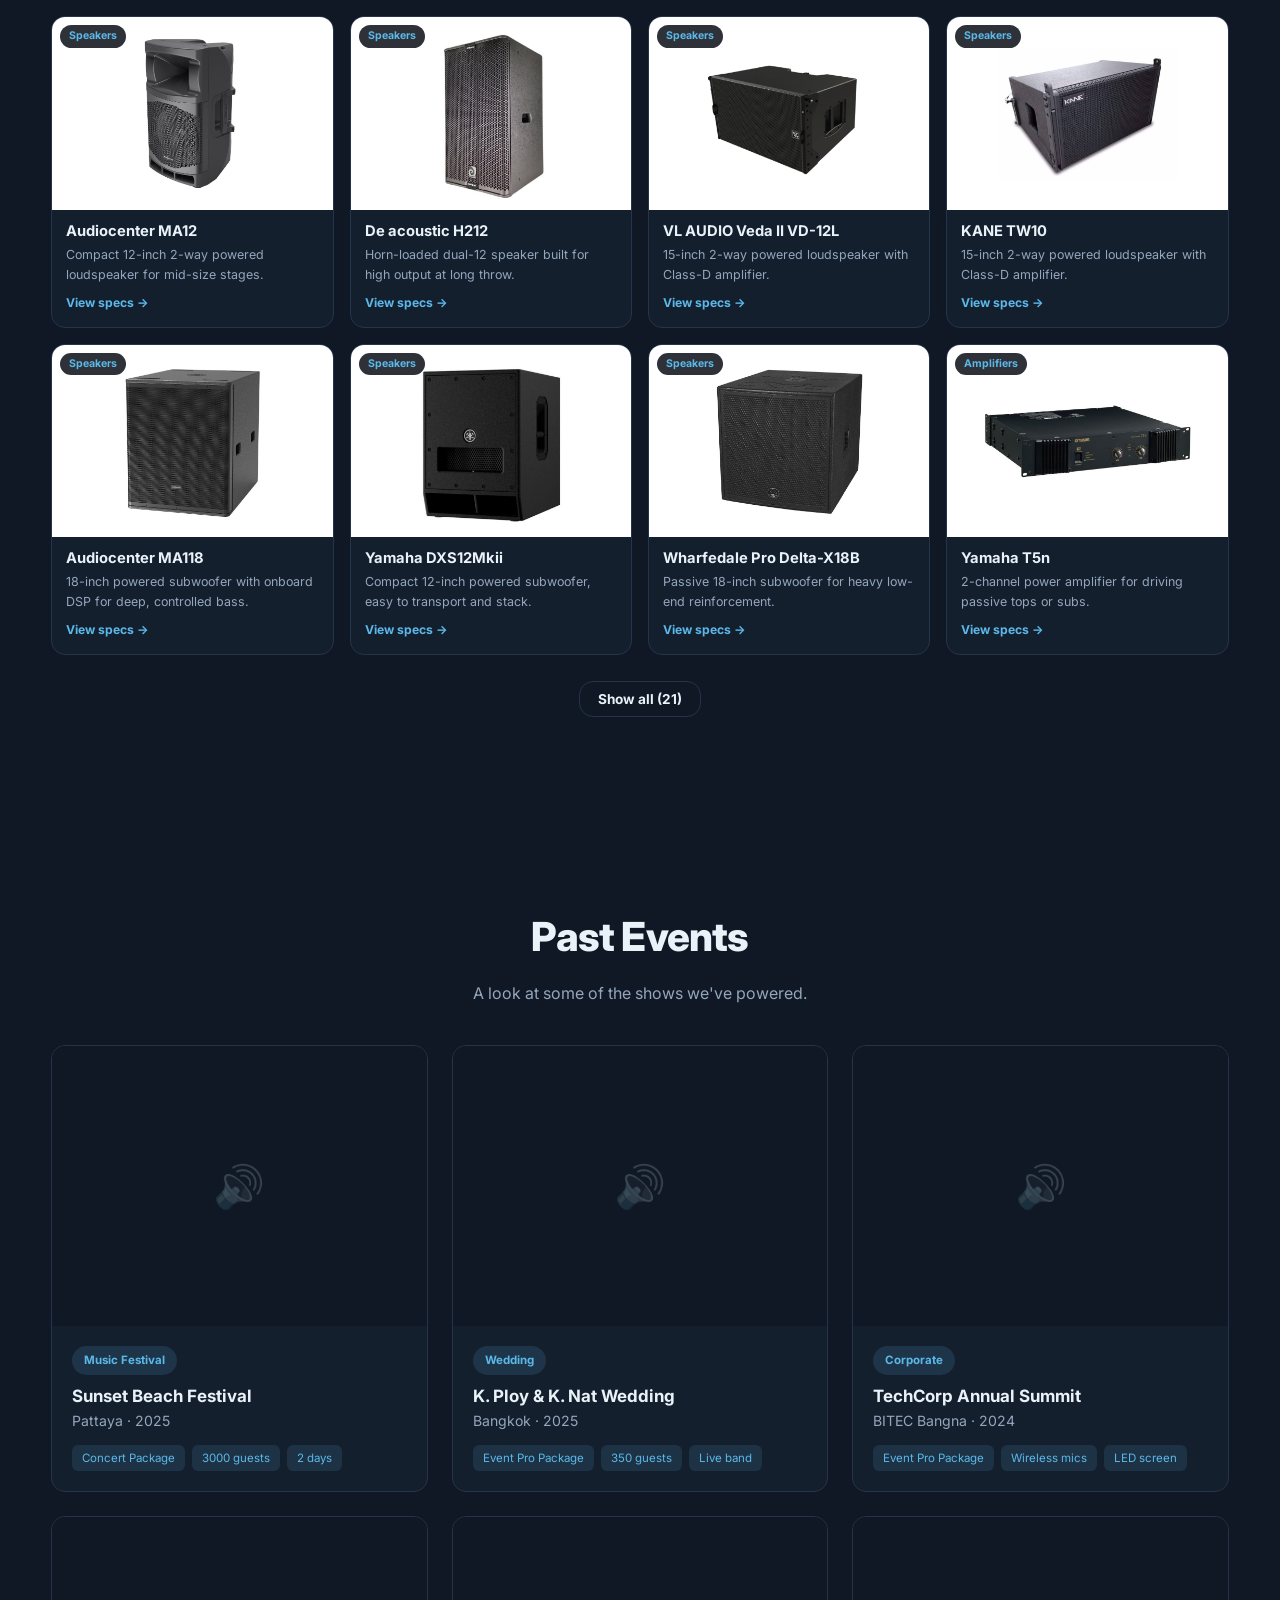
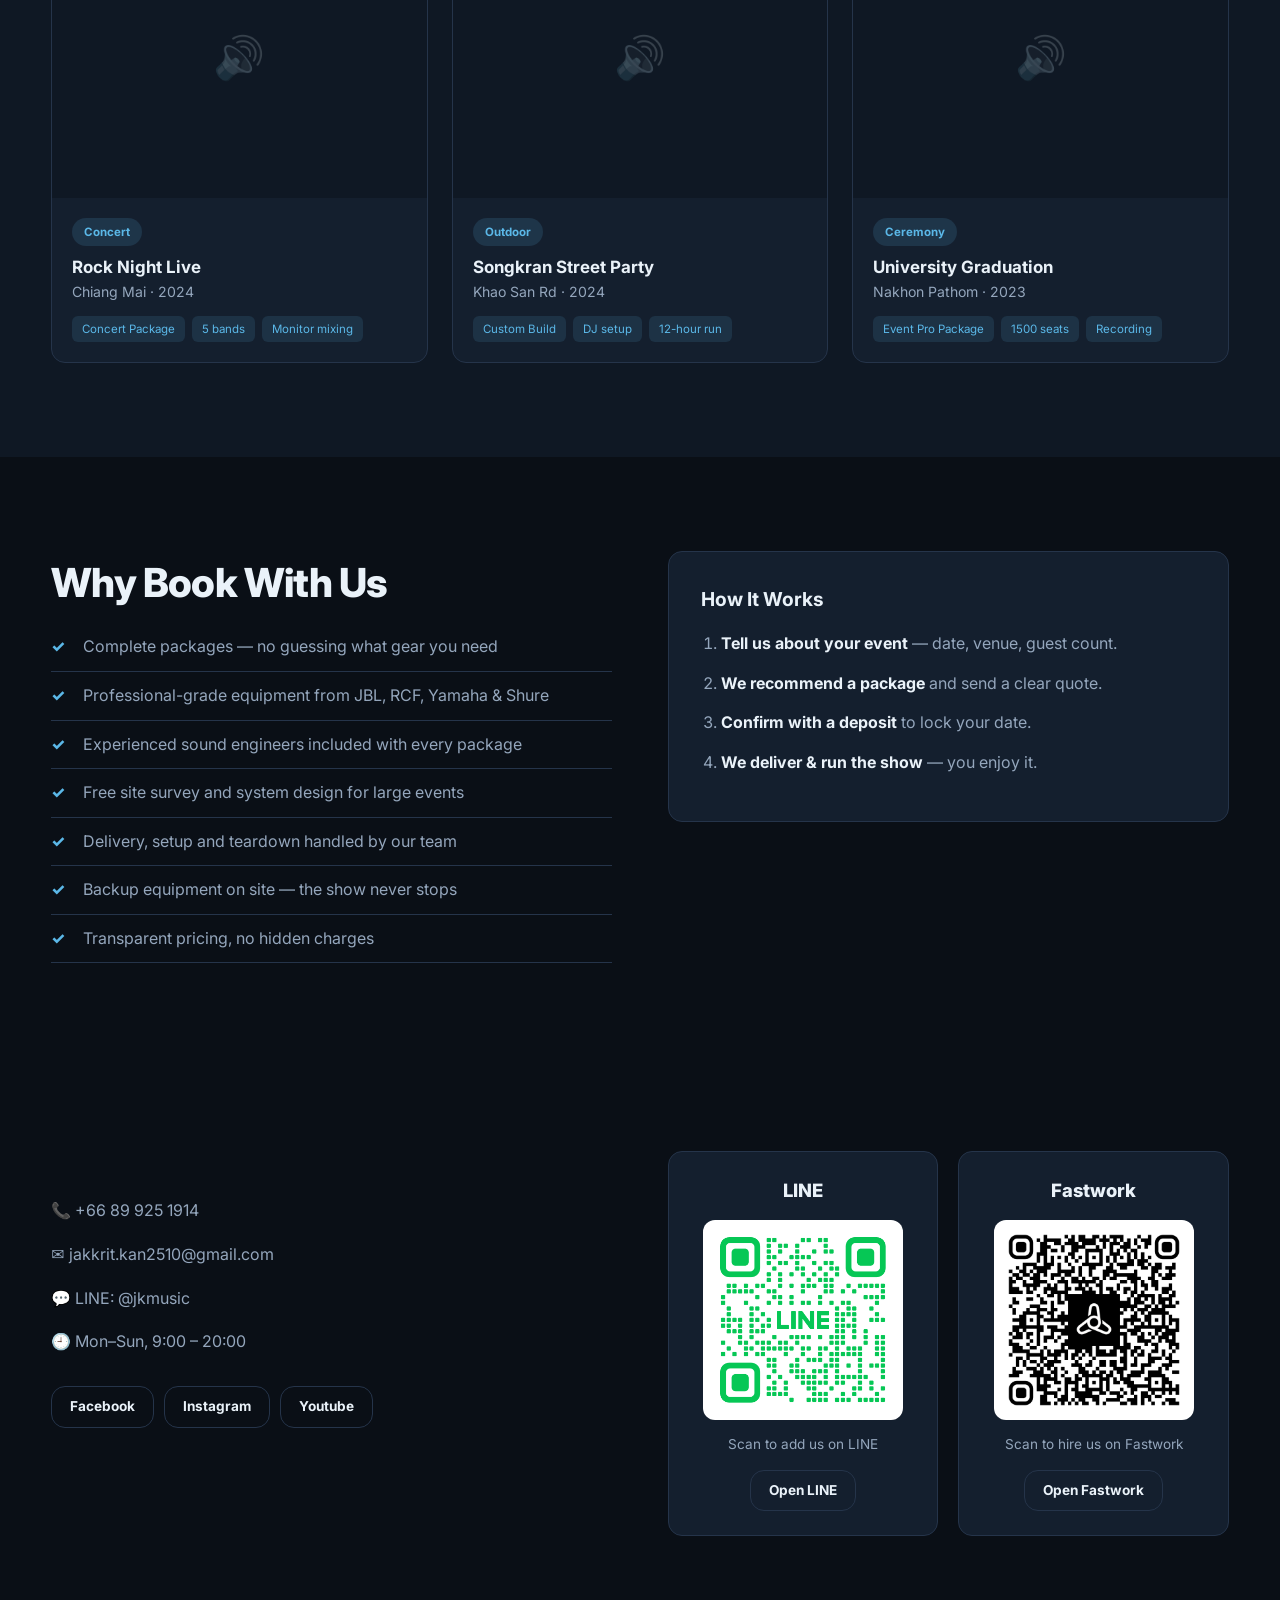
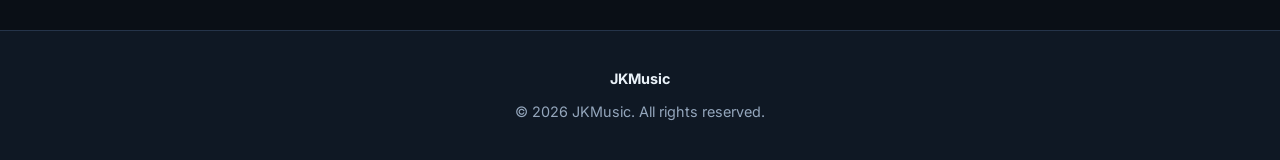
==== commit 08407d46: "add photo" ====
--- a/index.html
+++ b/index.html
@@ -4,7 +4,7 @@
   <meta charset="UTF-8">
   <meta name="viewport" content="width=device-width, initial-scale=1.0">
   <title>JK.Music — Sound System Rental</title>
-  <meta name="description" content="JK.music — complete sound system, lighting and crew packages for weddings, concerts and corporate events.">
+  <meta name="description" content="JKMusic">
   <link rel="icon" href="images/logo.png">
   <link rel="preconnect" href="https://fonts.googleapis.com">
   <link rel="preconnect" href="https://fonts.gstatic.com" crossorigin>
@@ -117,6 +117,21 @@
   </div>
 </footer>
 
+<div id="specModal" class="spec-modal" role="dialog" aria-modal="true" aria-labelledby="specTitle">
+  <div class="spec-box">
+    <button class="spec-close" id="specClose" aria-label="Close">&times;</button>
+    <div class="spec-img" id="specImg"></div>
+    <div class="spec-info">
+      <span class="tag flat" id="specCat"></span>
+      <h3 id="specTitle"></h3>
+      <p class="desc" id="specDesc"></p>
+      <h4 id="specHead"></h4>
+      <ul class="spec-list" id="specList"></ul>
+      <a href="#contact" class="btn full" id="specCta"></a>
+    </div>
+  </div>
+</div>
+
 <div id="lightbox" class="lightbox">
   <span class="close">&times;</span>
   <img id="lbImg" alt="">
--- a/style.css
+++ b/style.css
@@ -237,4 +237,34 @@
 border-radius:12px;padding:8px;object-fit:contain}
 .qr-card .ph{font-size:.7rem;color:#555;opacity:1}
 .qr-card p{color:var(--mut);font-size:.85rem}
-@media(max-width:600px){.qr-grid{grid-template-columns:1fr}}+@media(max-width:600px){.qr-grid{grid-template-columns:1fr}}
+
+/* ---- inventory spec popup ---- */
+#inventoryShowcaseGrid .card{cursor:pointer}
+.spec-link{display:inline-block;margin-top:8px;font-size:.76rem;font-weight:700;color:var(--acc)}
+.spec-modal{position:fixed;inset:0;z-index:90;display:none;place-items:center;padding:20px;
+background:rgba(0,0,0,.72);backdrop-filter:blur(4px)}
+.spec-modal.open{display:grid;animation:specFade .2s ease}
+.spec-box{position:relative;display:grid;grid-template-columns:1fr 1fr;width:min(860px,100%);
+max-height:90vh;overflow:auto;background:var(--card);border:1px solid var(--line);
+border-radius:var(--r);box-shadow:0 30px 80px var(--shadow);animation:specPop .25s ease}
+.spec-img{background:var(--bg2);min-height:280px;cursor:zoom-in}
+.spec-img img{width:100%;height:100%;object-fit:cover}
+.spec-info{padding:32px 28px;display:flex;flex-direction:column;gap:6px}
+.spec-info h3{font-size:1.5rem;font-weight:800;letter-spacing:-.4px;line-height:1.2}
+.spec-info h4{margin:18px 0 6px;font-size:.78rem;letter-spacing:2px;text-transform:uppercase;color:var(--acc)}
+.spec-list{list-style:none;margin-bottom:20px}
+.spec-list li{position:relative;padding:10px 0 10px 26px;border-bottom:1px solid var(--line);font-size:.92rem}
+.spec-list li::before{content:"✓";position:absolute;left:0;color:var(--acc);font-weight:800}
+.spec-info .btn{margin-top:auto}
+.spec-close{position:absolute;top:10px;right:14px;z-index:2;width:36px;height:36px;border-radius:50%;
+border:0;background:color-mix(in srgb,var(--bg) 80%,transparent);color:var(--txt);
+font-size:1.6rem;line-height:1;cursor:pointer}
+.spec-close:hover{color:var(--acc)}
+@keyframes specFade{from{opacity:0}to{opacity:1}}
+@keyframes specPop{from{opacity:0;transform:translateY(14px) scale(.97)}to{opacity:1;transform:none}}
+@media(max-width:700px){
+  .spec-box{grid-template-columns:1fr}
+  .spec-img{min-height:0;aspect-ratio:16/10}
+  .spec-info{padding:22px 20px}
+}
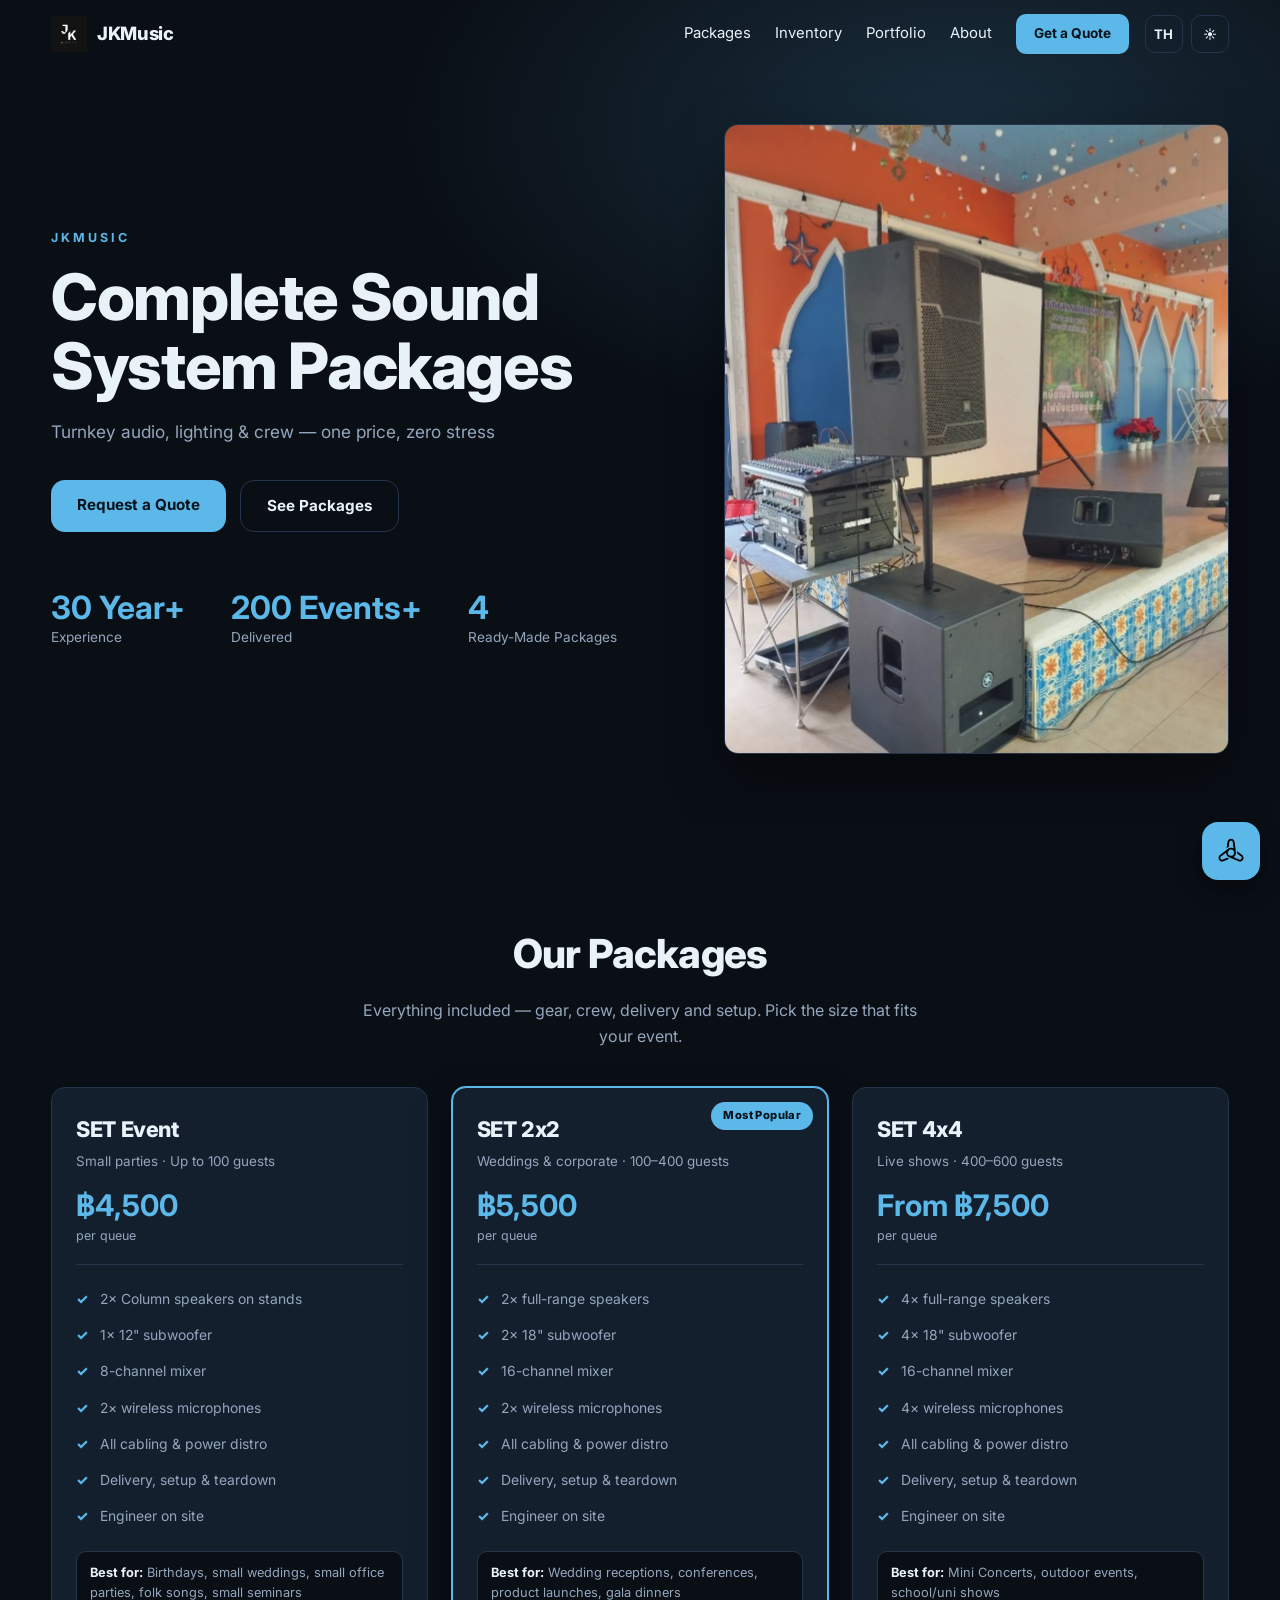
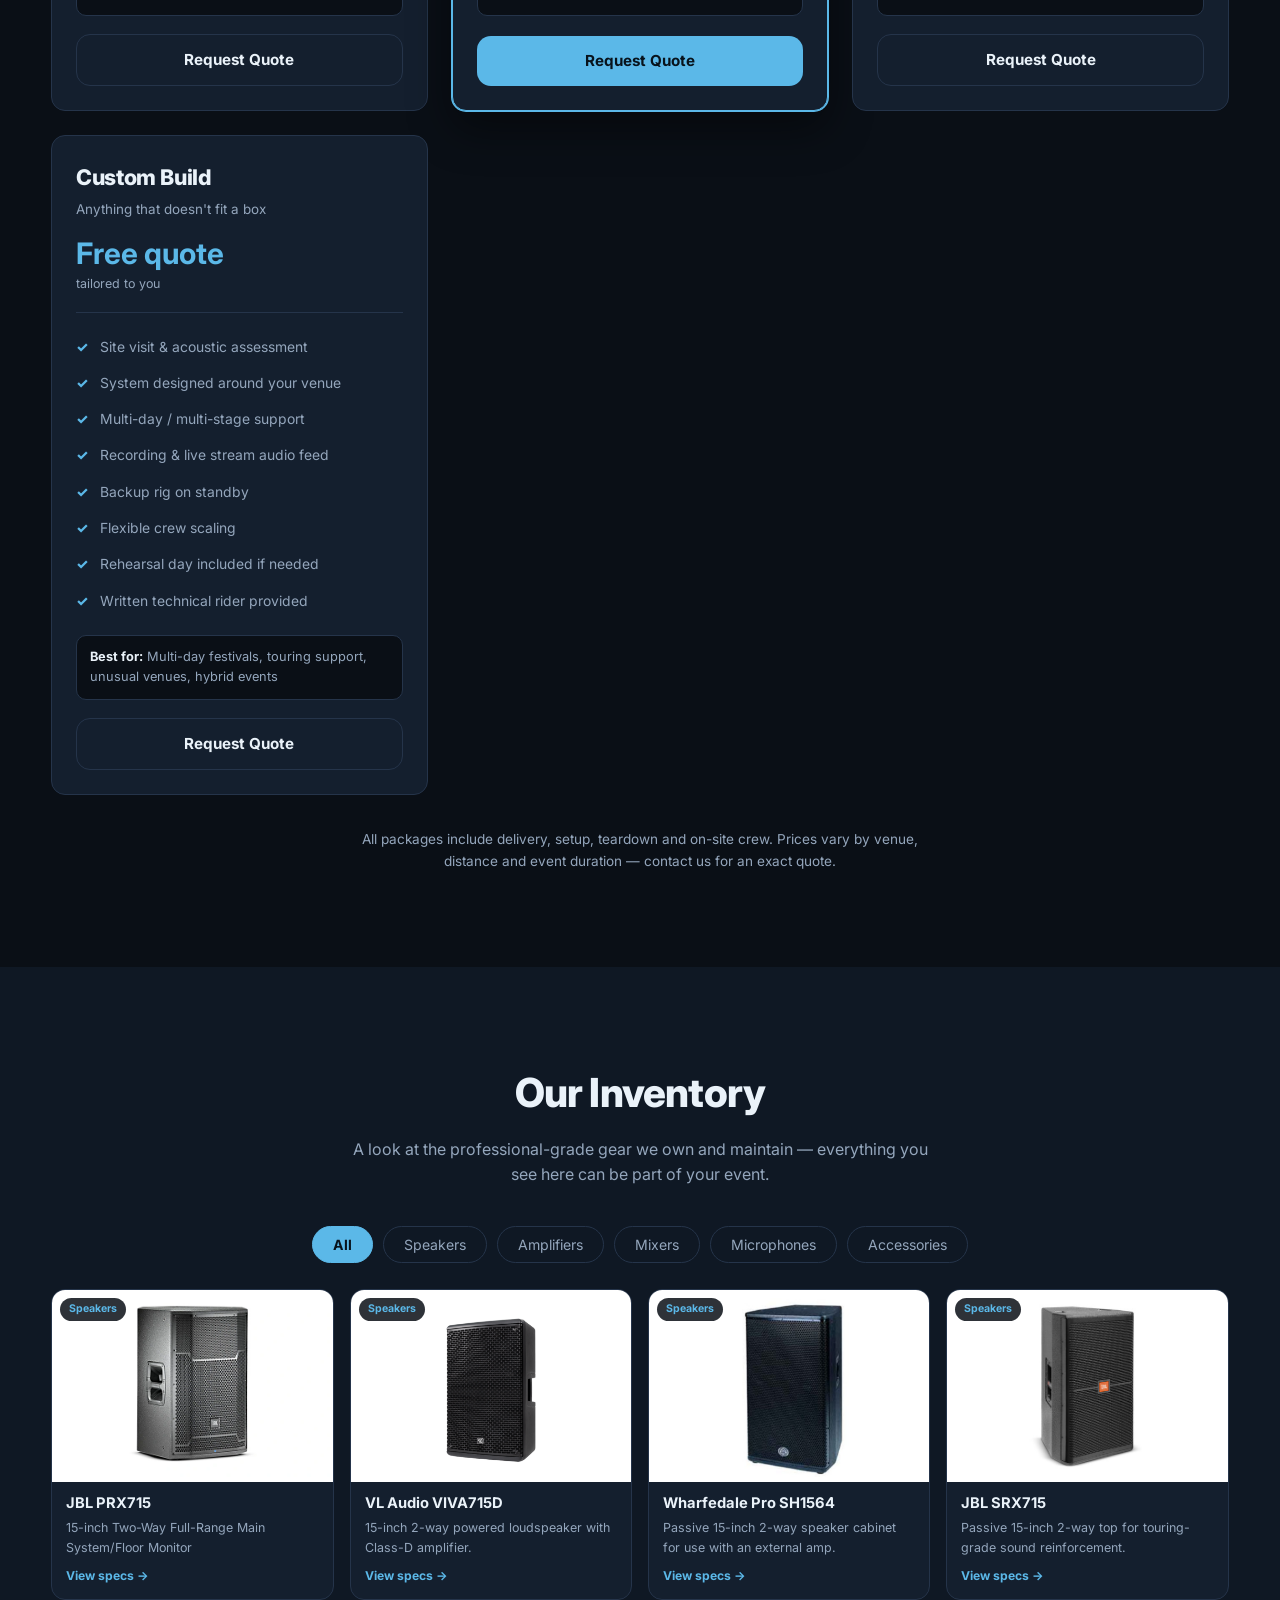
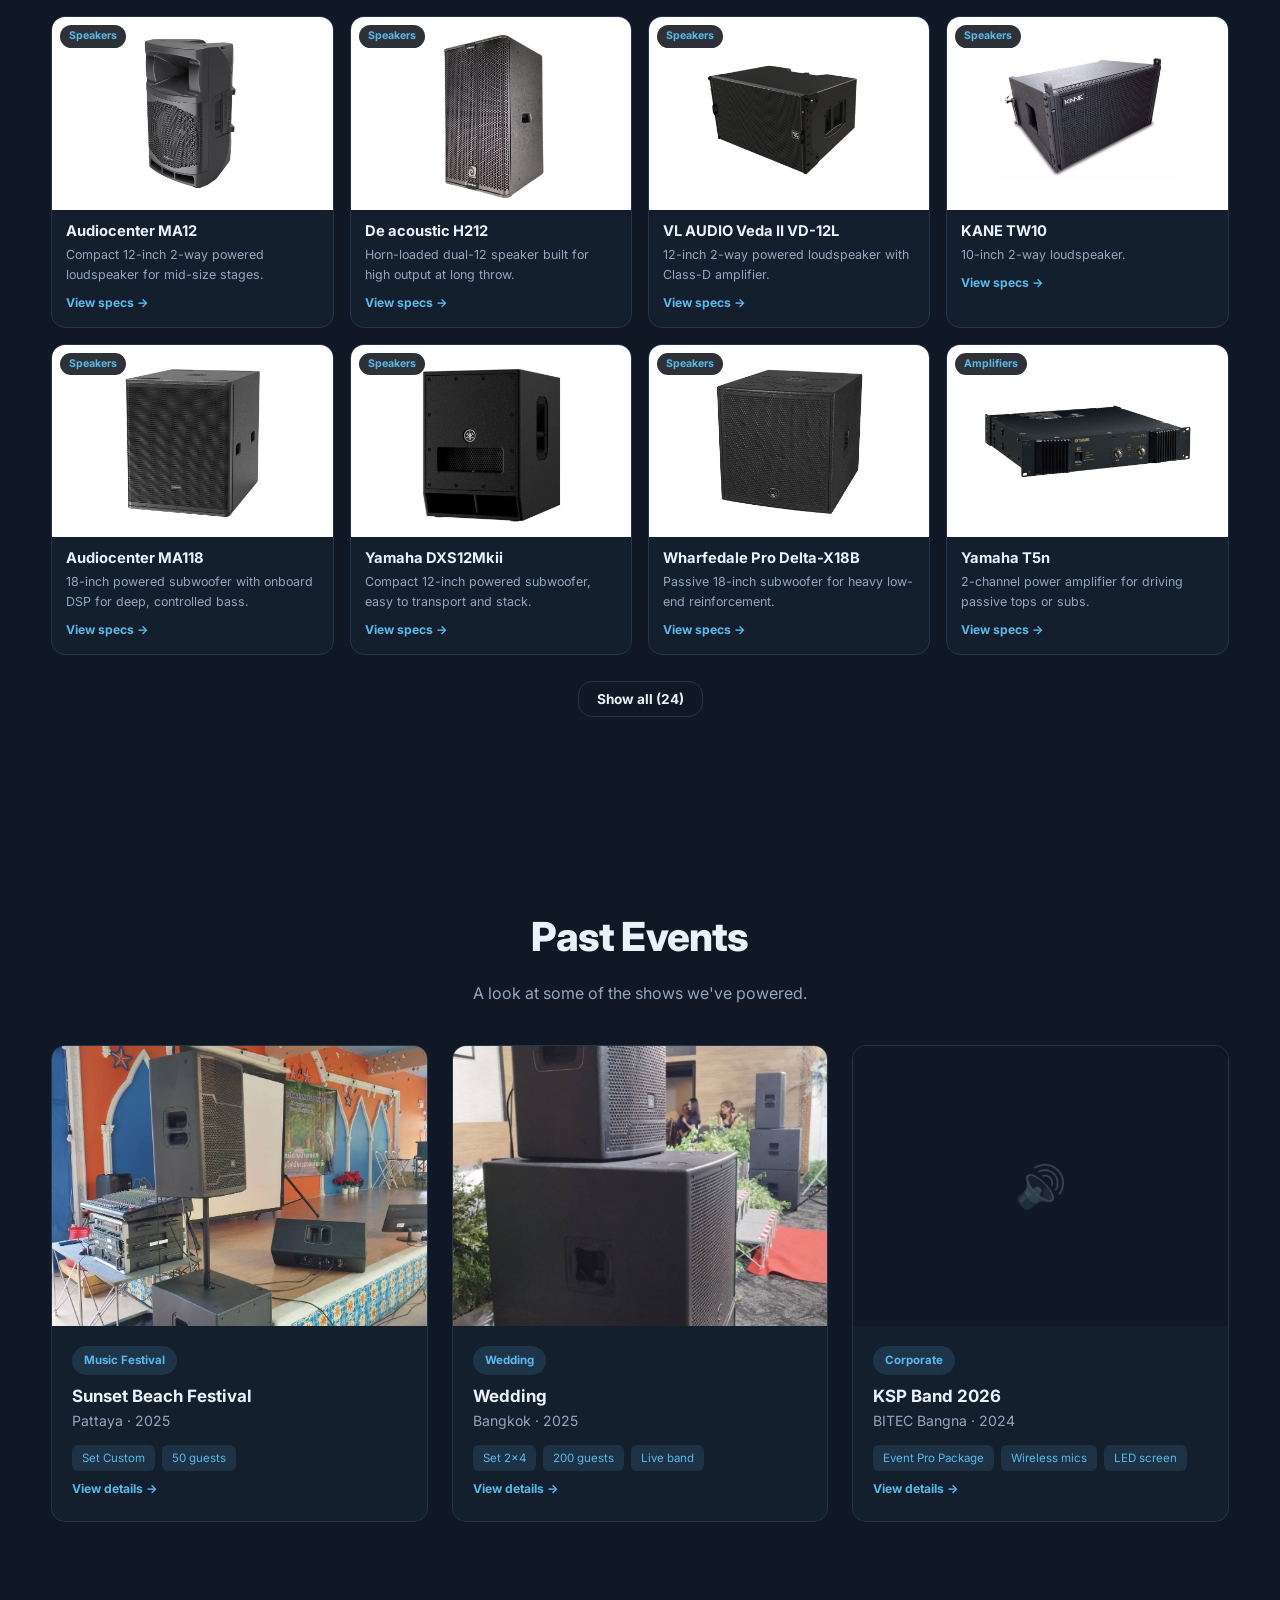
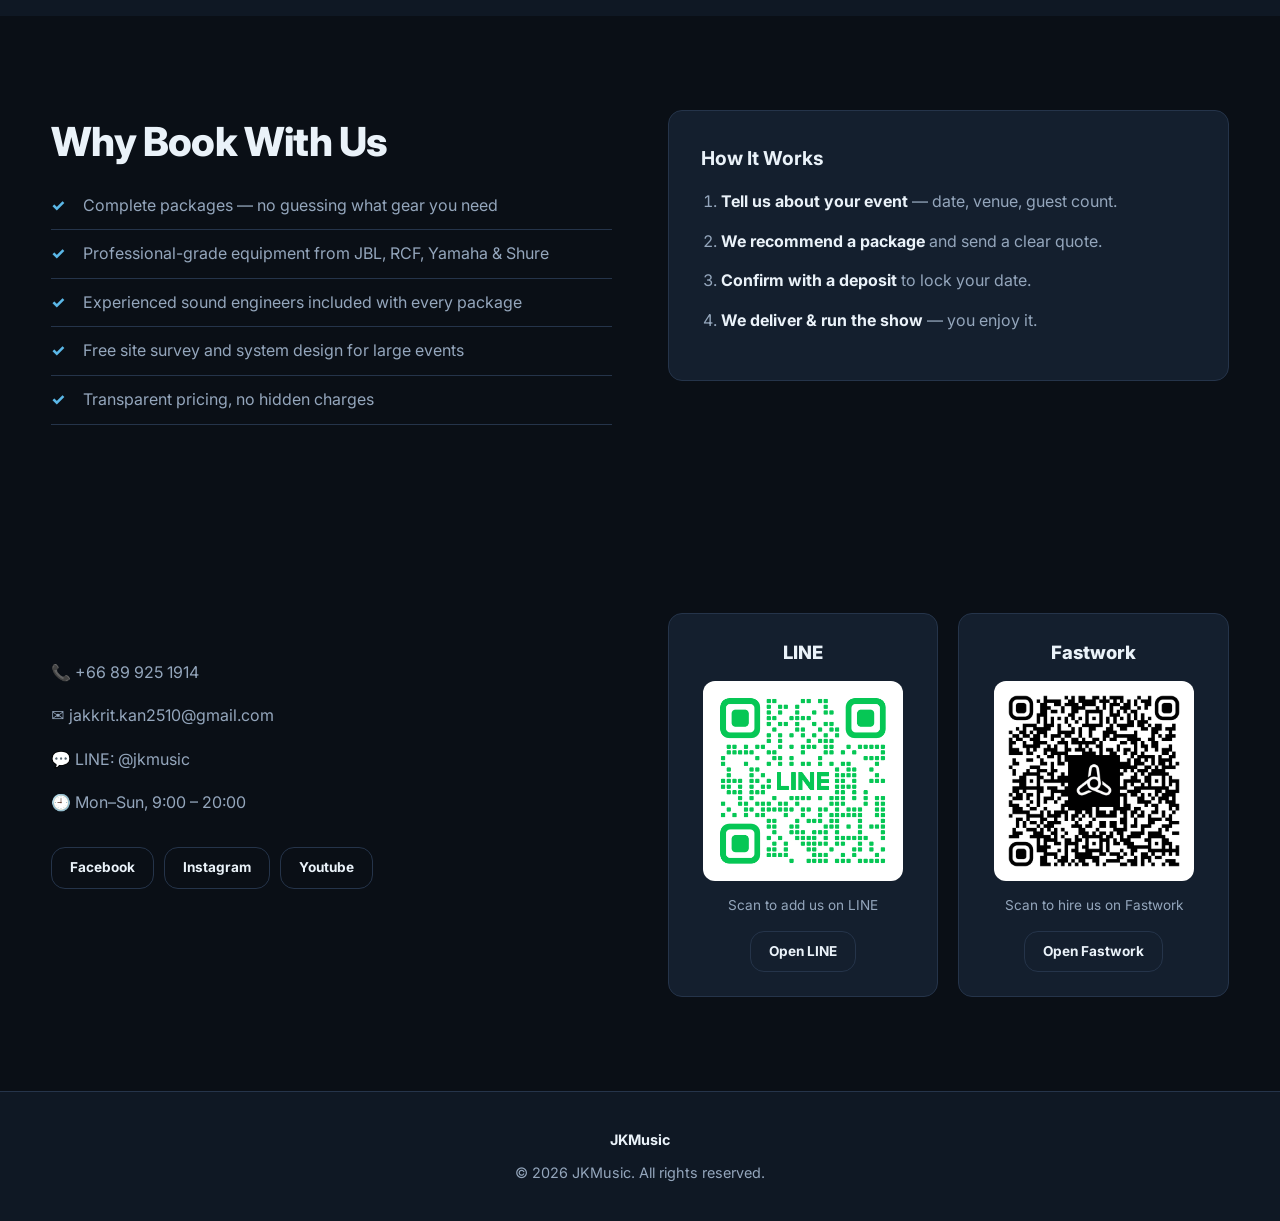
==== commit b1f68bc0: "added events page" ====
--- a/index.html
+++ b/index.html
@@ -132,6 +132,28 @@
   </div>
 </div>
 
+<div id="evtModal" class="evt-modal" role="dialog" aria-modal="true" aria-labelledby="evtTitle">
+  <div class="evt-box">
+    <button class="spec-close" id="evtClose" aria-label="Close">&times;</button>
+    <div class="evt-gallery">
+      <div class="evt-track" id="evtTrack"></div>
+      <button class="evt-nav prev" id="evtPrev" aria-label="Previous">&#8249;</button>
+      <button class="evt-nav next" id="evtNext" aria-label="Next">&#8250;</button>
+      <span class="evt-count" id="evtCount"></span>
+      <div class="evt-dots" id="evtDots"></div>
+    </div>
+    <div class="evt-info">
+      <span class="tag flat" id="evtCat"></span>
+      <h3 id="evtTitle"></h3>
+      <p class="meta" id="evtMeta"></p>
+      <div class="tags" id="evtTags"></div>
+      <h4 id="evtHead"></h4>
+      <ul class="spec-list" id="evtSetup"></ul>
+      <a href="#contact" class="btn full" id="evtCta"></a>
+    </div>
+  </div>
+</div>
+
 <div id="lightbox" class="lightbox">
   <span class="close">&times;</span>
   <img id="lbImg" alt="">
--- a/style.css
+++ b/style.css
@@ -267,4 +267,40 @@
   .spec-box{grid-template-columns:1fr}
   .spec-img{min-height:0;aspect-ratio:16/10}
   .spec-info{padding:22px 20px}
+}
+
+/* ---- event popup + instagram-style gallery ---- */
+.work{cursor:pointer}
+.evt-modal{position:fixed;inset:0;z-index:90;display:none;place-items:center;padding:20px;
+background:rgba(0,0,0,.78);backdrop-filter:blur(4px)}
+.evt-modal.open{display:grid;animation:specFade .2s ease}
+.evt-box{position:relative;display:grid;grid-template-columns:1.15fr .85fr;width:min(1000px,100%);
+max-height:90vh;overflow:hidden;background:var(--card);border:1px solid var(--line);
+border-radius:var(--r);box-shadow:0 30px 80px var(--shadow);animation:specPop .25s ease}
+.evt-gallery{position:relative;background:#000;min-height:360px}
+.evt-track{display:flex;height:100%;overflow-x:auto;scroll-snap-type:x mandatory;
+scrollbar-width:none;-webkit-overflow-scrolling:touch}
+.evt-track::-webkit-scrollbar{display:none}
+.evt-slide{flex:0 0 100%;scroll-snap-align:center;display:grid;place-items:center;background:#000}
+.evt-slide img{width:100%;height:100%;object-fit:contain;max-height:90vh}
+.evt-slide .ph{color:#fff}
+.evt-nav{position:absolute;top:50%;transform:translateY(-50%);width:38px;height:38px;border-radius:50%;
+border:0;background:rgba(255,255,255,.85);color:#111;font-size:1.6rem;line-height:1;cursor:pointer;
+display:grid;place-items:center;transition:.2s;z-index:2}
+.evt-nav:hover{background:#fff;transform:translateY(-50%) scale(1.08)}
+.evt-nav.prev{left:12px}.evt-nav.next{right:12px}
+.evt-nav[hidden],.evt-dots[hidden],.evt-count[hidden]{display:none}
+.evt-count{position:absolute;top:14px;left:14px;background:rgba(0,0,0,.6);color:#fff;
+font-size:.74rem;font-weight:700;padding:4px 10px;border-radius:99px;z-index:2}
+.evt-dots{position:absolute;bottom:14px;left:0;right:0;display:flex;justify-content:center;gap:6px;z-index:2}
+.evt-dots i{width:7px;height:7px;border-radius:50%;background:rgba(255,255,255,.45);transition:.2s;cursor:pointer}
+.evt-dots i.on{background:var(--acc);transform:scale(1.25)}
+.evt-info{padding:32px 28px;display:flex;flex-direction:column;gap:6px;overflow-y:auto;max-height:90vh}
+.evt-info h3{font-size:1.5rem;font-weight:800;letter-spacing:-.4px;line-height:1.2}
+.evt-info h4{margin:18px 0 6px;font-size:.78rem;letter-spacing:2px;text-transform:uppercase;color:var(--acc)}
+.evt-info .btn{margin-top:auto}
+@media(max-width:800px){
+  .evt-box{grid-template-columns:1fr;overflow-y:auto}
+  .evt-gallery{min-height:0;aspect-ratio:4/3}
+  .evt-info{max-height:none;overflow:visible;padding:22px 20px}
 }
